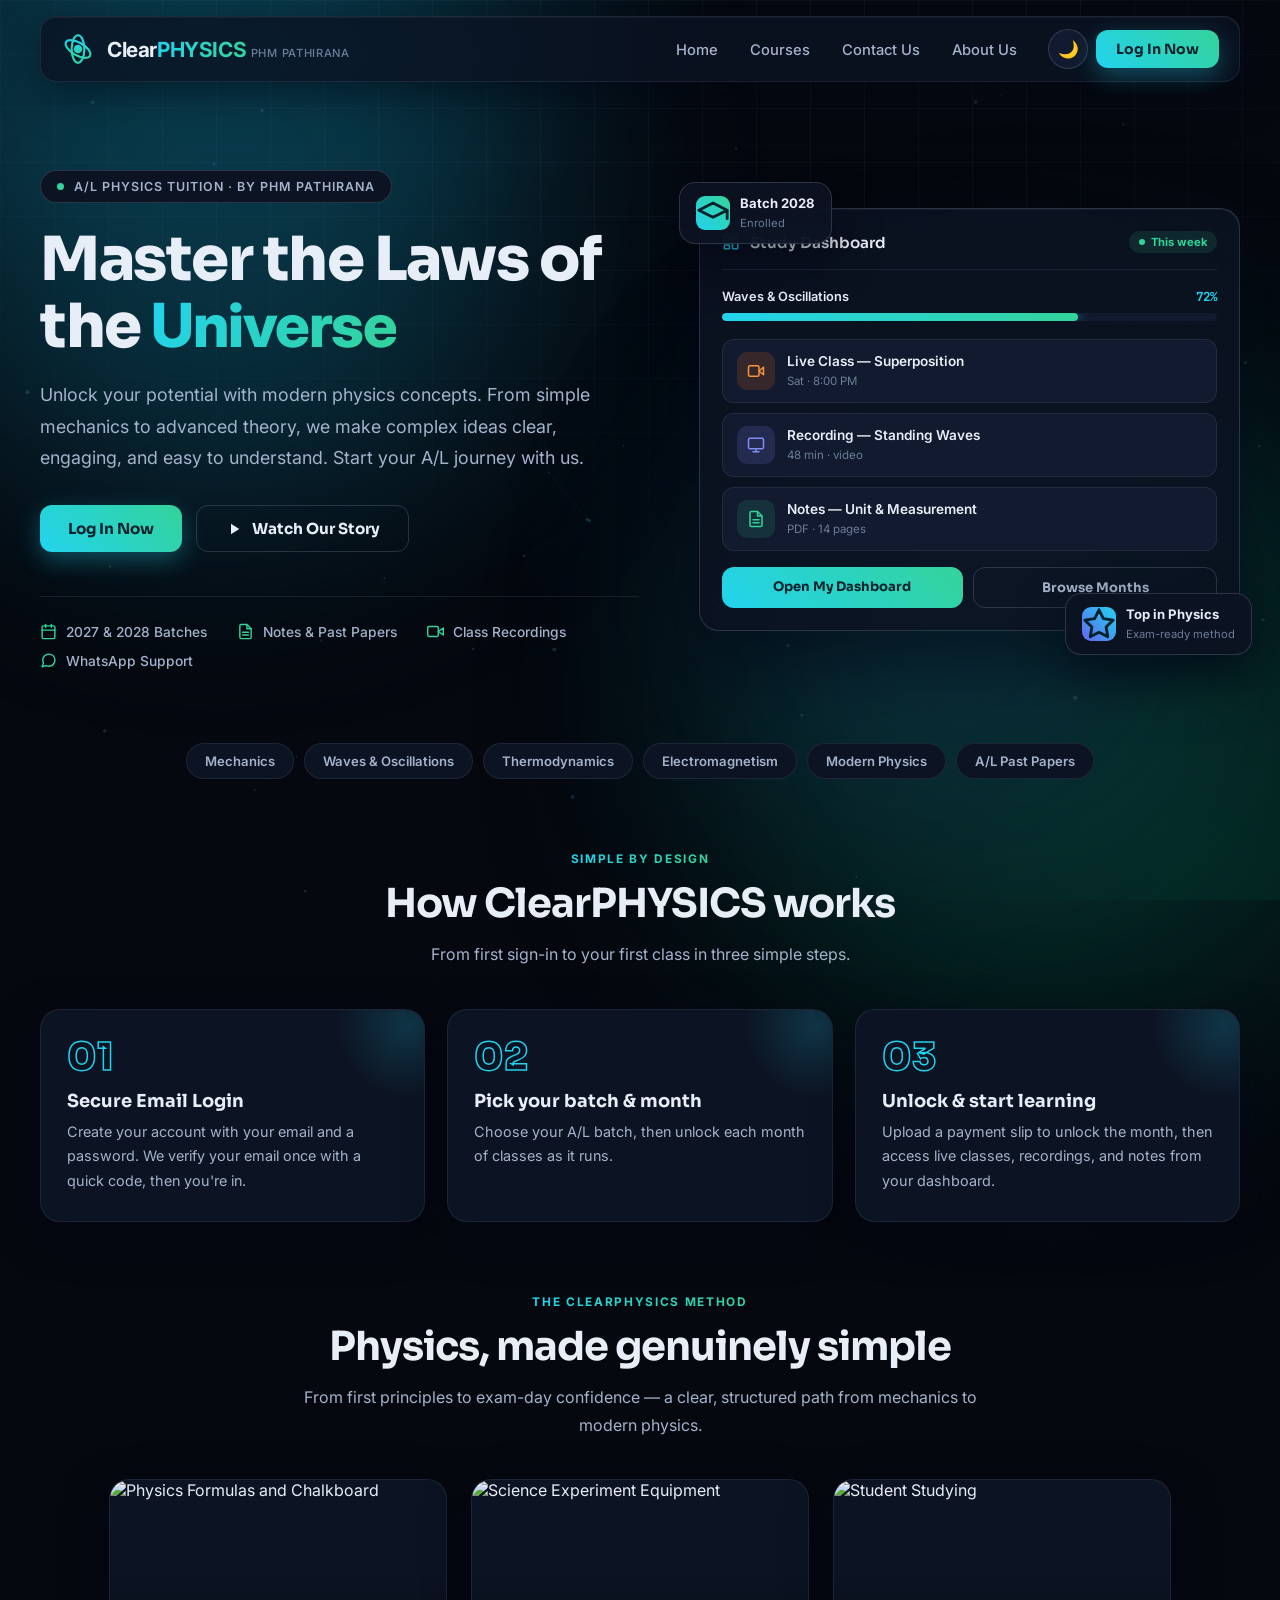
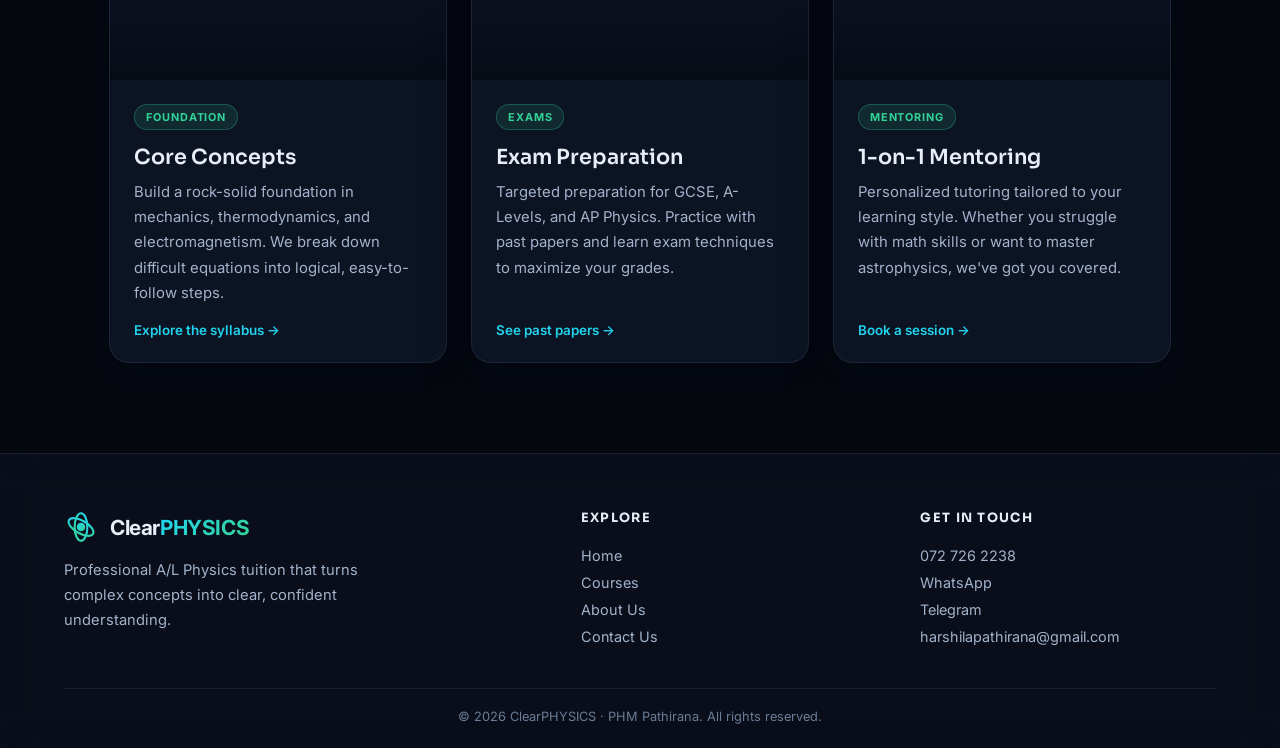
==== index.html @ 298e9306 "Add files via upload" ====
<!DOCTYPE html>
<html lang="en">
<head>
    <meta charset="UTF-8">
    <meta name="viewport" content="width=device-width, initial-scale=1.0">
    <meta name="description" content="ClearPHYSICS — professional A/L Physics tuition by PHM Pathirana. Notes, past papers, live classes and recordings for the 2027 & 2028 A/L batches.">
    <title>ClearPHYSICS | Master the Universe — A/L Physics Tuition</title>
    <link rel="icon" href="data:image/svg+xml,%3Csvg xmlns='http://www.w3.org/2000/svg' viewBox='0 0 32 32'%3E%3Cdefs%3E%3ClinearGradient id='g' x1='0' y1='0' x2='1' y2='1'%3E%3Cstop offset='0' stop-color='%2322d3ee'/%3E%3Cstop offset='1' stop-color='%2334d399'/%3E%3C/linearGradient%3E%3C/defs%3E%3Ccircle cx='16' cy='16' r='4' fill='url(%23g)'/%3E%3Cellipse cx='16' cy='16' rx='13' ry='6' fill='none' stroke='url(%23g)' stroke-width='2' transform='rotate(30 16 16)'/%3E%3Cellipse cx='16' cy='16' rx='13' ry='6' fill='none' stroke='url(%23g)' stroke-width='2' transform='rotate(90 16 16)'/%3E%3C/svg%3E">
    <link rel="preconnect" href="https://fonts.googleapis.com">
    <link rel="preconnect" href="https://fonts.gstatic.com" crossorigin>
    <link href="https://fonts.googleapis.com/css2?family=Inter:wght@300;400;500;600&family=Sora:wght@500;600;700;800&family=JetBrains+Mono:wght@400;500;600&display=swap" rel="stylesheet">
    <link rel="stylesheet" href="styles.css">
</head>
<body>

    <!-- Reading Progress Bar -->
    <div class="progress-bar-container">
        <div class="progress-bar-fill" id="progress-bar-fill"></div>
    </div>

    <!-- Ambient Background -->
    <div class="graphic-shape shape-1" aria-hidden="true"></div>
    <div class="graphic-shape shape-2" aria-hidden="true"></div>
    <div class="graphic-shape shape-3" aria-hidden="true"></div>
    <div class="bg-grid" aria-hidden="true"></div>
    <canvas id="bg-canvas" aria-hidden="true"></canvas>

    <!-- Navigation -->
    <nav id="site-nav">
        <div class="logo">
            <svg class="logo-mark" viewBox="0 0 32 32" aria-hidden="true">
                <defs>
                    <linearGradient id="logo-g" x1="0" y1="0" x2="1" y2="1">
                        <stop offset="0" stop-color="#22d3ee"/>
                        <stop offset="1" stop-color="#34d399"/>
                    </linearGradient>
                </defs>
                <circle cx="16" cy="16" r="4" fill="url(#logo-g)"/>
                <ellipse cx="16" cy="16" rx="13" ry="6" fill="none" stroke="url(#logo-g)" stroke-width="2" transform="rotate(30 16 16)"/>
                <ellipse cx="16" cy="16" rx="13" ry="6" fill="none" stroke="url(#logo-g)" stroke-width="2" transform="rotate(90 16 16)"/>
            </svg>
            <span>Clear<span>PHYSICS</span> <em class="logo-teacher">PHM Pathirana</em></span>
        </div>
        <button id="nav-toggle" class="nav-toggle" aria-label="Toggle menu" aria-expanded="false">
            <span></span><span></span><span></span>
        </button>
        <ul class="nav-links" id="nav-links">
            <li><a href="#" class="marketing-link" id="nav-home-link" data-nav-src="home">Home</a></li>
            <li><a href="#" class="marketing-link" id="nav-courses-link" data-nav-src="courses">Courses</a></li>
            <li><a href="#" id="nav-contact-link" data-nav-src="contact">Contact Us</a></li>
            <li><a href="#" class="marketing-link" id="nav-about-link" data-nav-src="about">About Us</a></li>
            <li><a href="#" id="nav-edit-details-link" style="display:none;">Edit My Details</a></li>
            <li><a href="#academics-section" id="nav-academics-link" style="display:none;">My Academics</a></li>
            <li><a href="#" id="nav-signout-link" style="display:none;">Sign Out</a></li>
            <li>
                <button id="theme-toggle" class="theme-toggle" title="Toggle Dark/Light Mode" aria-label="Toggle dark or light mode">🌙</button>
            </li>
            <li>
                <button type="button" class="btn nav-cta" id="nav-cta-btn">Log In Now</button>
            </li>
        </ul>
    </nav>

    <!-- Hero -->
    <section class="hero">
        <div class="hero-copy">
            <div class="hero-eyebrow">A/L Physics Tuition · by PHM Pathirana</div>
            <h1>Master the Laws of the <span class="grad">Universe</span></h1>
            <p>Unlock your potential with modern physics concepts. From simple mechanics to advanced theory, we make complex ideas clear, engaging, and easy to understand. Start your A/L journey with us.</p>
            <div class="hero-ctas">
                <button type="button" class="btn" id="book-session-btn">Log In Now</button>
                <button type="button" class="btn btn-ghost" data-open-about>
                    <svg viewBox="0 0 24 24" fill="currentColor" aria-hidden="true"><path d="M8 5v14l11-7z"/></svg>
                    Watch Our Story
                </button>
            </div>

            <div class="hero-trust marketing-content" data-reveal>
                <div class="trust-item">
                    <svg viewBox="0 0 24 24" fill="none" stroke="currentColor" stroke-width="2" stroke-linecap="round" stroke-linejoin="round"><rect x="3" y="4" width="18" height="18" rx="2"/><line x1="16" y1="2" x2="16" y2="6"/><line x1="8" y1="2" x2="8" y2="6"/><line x1="3" y1="10" x2="21" y2="10"/></svg>
                    <span>2027 &amp; 2028 Batches</span>
                </div>
                <div class="trust-item">
                    <svg viewBox="0 0 24 24" fill="none" stroke="currentColor" stroke-width="2" stroke-linecap="round" stroke-linejoin="round"><path d="M14 2H6a2 2 0 0 0-2 2v16a2 2 0 0 0 2 2h12a2 2 0 0 0 2-2V8z"/><polyline points="14 2 14 8 20 8"/><line x1="16" y1="13" x2="8" y2="13"/><line x1="16" y1="17" x2="8" y2="17"/></svg>
                    <span>Notes &amp; Past Papers</span>
                </div>
                <div class="trust-item">
                    <svg viewBox="0 0 24 24" fill="none" stroke="currentColor" stroke-width="2" stroke-linecap="round" stroke-linejoin="round"><polygon points="23 7 16 12 23 17 23 7"/><rect x="1" y="5" width="15" height="14" rx="2" ry="2"/></svg>
                    <span>Class Recordings</span>
                </div>
                <div class="trust-item">
                    <svg viewBox="0 0 24 24" fill="none" stroke="currentColor" stroke-width="2" stroke-linecap="round" stroke-linejoin="round"><path d="M21 11.5a8.38 8.38 0 0 1-.9 3.8 8.5 8.5 0 0 1-7.6 4.7 8.38 8.38 0 0 1-3.8-.9L3 21l1.9-5.7a8.38 8.38 0 0 1-.9-3.8 8.5 8.5 0 0 1 4.7-7.6 8.38 8.38 0 0 1 3.8-.9h.5a8.48 8.48 0 0 1 8 8v.5z"/></svg>
                    <span>WhatsApp Support</span>
                </div>
            </div>
        </div>

        <!-- Hero visual: dashboard mock preview -->
        <div class="hero-visual" aria-hidden="true">
            <div class="hv-float hv-f1">
                <span class="hv-float-ic">
                    <svg viewBox="0 0 24 24" fill="none" stroke="currentColor" stroke-width="2" stroke-linecap="round" stroke-linejoin="round"><path d="M22 10v6M2 10l10-5 10 5-10 5z"/></svg>
                </span>
                <div><b>Batch 2028</b><span>Enrolled</span></div>
            </div>
            <div class="hv-card">
                <div class="hv-head">
                    <div class="hv-head-l">
                        <svg class="hv-head-ic" width="18" height="18" viewBox="0 0 24 24" fill="none" stroke="currentColor" stroke-width="2" stroke-linecap="round" stroke-linejoin="round"><rect x="3" y="3" width="7" height="9" rx="1"/><rect x="14" y="3" width="7" height="5" rx="1"/><rect x="14" y="12" width="7" height="9" rx="1"/><rect x="3" y="16" width="7" height="5" rx="1"/></svg>
                        Study Dashboard
                    </div>
                    <span class="hv-live">This week</span>
                </div>
                <div class="hv-progress">
                    <div class="hv-progress-top"><b>Waves &amp; Oscillations</b><span>72%</span></div>
                    <div class="hv-track"><div class="hv-bar"></div></div>
                </div>
                <div class="hv-lessons">
                    <div class="hv-lesson is-live">
                        <span class="hv-ic">
                            <svg viewBox="0 0 24 24" fill="none" stroke="currentColor" stroke-width="2" stroke-linecap="round" stroke-linejoin="round"><rect x="2" y="5" width="14" height="14" rx="2"/><polygon points="22 7 16 12 22 17 22 7"/></svg>
                        </span>
                        <div><b>Live Class — Superposition</b><span class="hv-sub">Sat · 8:00 PM</span></div>
                    </div>
                    <div class="hv-lesson is-video">
                        <span class="hv-ic">
                            <svg viewBox="0 0 24 24" fill="none" stroke="currentColor" stroke-width="2" stroke-linecap="round" stroke-linejoin="round"><rect x="2" y="3" width="20" height="14" rx="2"/><line x1="8" y1="21" x2="16" y2="21"/><line x1="12" y1="17" x2="12" y2="21"/></svg>
                        </span>
                        <div><b>Recording — Standing Waves</b><span class="hv-sub">48 min · video</span></div>
                    </div>
                    <div class="hv-lesson is-doc">
                        <span class="hv-ic">
                            <svg viewBox="0 0 24 24" fill="none" stroke="currentColor" stroke-width="2" stroke-linecap="round" stroke-linejoin="round"><path d="M14 2H6a2 2 0 0 0-2 2v16a2 2 0 0 0 2 2h12a2 2 0 0 0 2-2V8z"/><polyline points="14 2 14 8 20 8"/><line x1="16" y1="13" x2="8" y2="13"/><line x1="16" y1="17" x2="8" y2="17"/></svg>
                        </span>
                        <div><b>Notes — Unit &amp; Measurement</b><span class="hv-sub">PDF · 14 pages</span></div>
                    </div>
                </div>
                <div class="hv-cta-row">
                    <span class="hv-btn hv-btn-primary">Open My Dashboard</span>
                    <span class="hv-btn hv-btn-ghost">Browse Months</span>
                </div>
            </div>
            <div class="hv-float hv-f2">
                <span class="hv-float-ic">
                    <svg viewBox="0 0 24 24" fill="none" stroke="currentColor" stroke-width="2" stroke-linecap="round" stroke-linejoin="round"><polygon points="12 2 15.09 8.26 22 9.27 17 14.14 18.18 21.02 12 17.77 5.82 21.02 7 14.14 2 9.27 8.91 8.26 12 2"/></svg>
                </span>
                <div><b>Top in Physics</b><span>Exam-ready method</span></div>
            </div>
        </div>
    </section>

    <!-- Topic tags -->
    <div class="topic-strip marketing-content" data-reveal>
        <div class="topic-tags">
            <span class="topic-tag">Mechanics</span>
            <span class="topic-tag">Waves &amp; Oscillations</span>
            <span class="topic-tag">Thermodynamics</span>
            <span class="topic-tag">Electromagnetism</span>
            <span class="topic-tag">Modern Physics</span>
            <span class="topic-tag">A/L Past Papers</span>
        </div>
    </div>

    <!-- How it works -->
    <section class="how-it-works marketing-content">
        <div class="section-head" data-reveal>
            <span class="eyebrow">Simple by Design</span>
            <h2>How ClearPHYSICS works</h2>
            <p>From first sign-in to your first class in three simple steps.</p>
        </div>
        <div class="steps-grid">
            <div class="step-card" data-reveal>
                <span class="step-num">01</span>
                <h3>Secure Email Login</h3>
                <p>Create your account with your email and a password. We verify your email once with a quick code, then you're in.</p>
            </div>
            <div class="step-card" data-reveal>
                <span class="step-num">02</span>
                <h3>Pick your batch &amp; month</h3>
                <p>Choose your A/L batch, then unlock each month of classes as it runs.</p>
            </div>
            <div class="step-card" data-reveal>
                <span class="step-num">03</span>
                <h3>Unlock &amp; start learning</h3>
                <p>Upload a payment slip to unlock the month, then access live classes, recordings, and notes from your dashboard.</p>
            </div>
        </div>
    </section>

    <!-- Course Mode: pick a batch to sign in for -->
    <section class="course-mode-section" id="course-mode-section" style="display:none;">
        <div class="academics-header">
            <h2>Choose Your A/L Batch</h2>
            <p>Select your batch to log in and access papers, notes, and recordings.</p>
        </div>
        <div class="course-tiles-grid" id="course-tiles-grid">
            <div class="course-select-tile" data-batch="2027">
                <div class="tile-icon" aria-hidden="true">
                    <svg viewBox="0 0 24 24" fill="none" stroke="currentColor" stroke-width="2" stroke-linecap="round" stroke-linejoin="round"><path d="M4 19.5A2.5 2.5 0 0 1 6.5 17H20"/><path d="M6.5 2H20v20H6.5A2.5 2.5 0 0 1 4 19.5v-15A2.5 2.5 0 0 1 6.5 2z"/></svg>
                </div>
                <h3>2027 Papers</h3>
                <p>For students sitting the 2027 A/L examination.</p>
                <span class="tile-cta">Sign in to access →</span>
            </div>
            <div class="course-select-tile" data-batch="2028">
                <div class="tile-icon" aria-hidden="true">
                    <svg viewBox="0 0 24 24" fill="none" stroke="currentColor" stroke-width="2" stroke-linecap="round" stroke-linejoin="round"><path d="M4 19.5A2.5 2.5 0 0 1 6.5 17H20"/><path d="M6.5 2H20v20H6.5A2.5 2.5 0 0 1 4 19.5v-15A2.5 2.5 0 0 1 6.5 2z"/></svg>
                </div>
                <h3>2028 Papers</h3>
                <p>For students sitting the 2028 A/L examination.</p>
                <span class="tile-cta">Sign in to access →</span>
            </div>
        </div>
    </section>

    <!-- Login / Booking Modal -->
    <div class="modal-overlay" id="booking-modal">
        <div class="modal-box">
            <button class="modal-close" id="modal-close-btn" title="Close">&times;</button>

            <div id="modal-pre-login">
                <div class="modal-icon" aria-hidden="true">
                    <svg viewBox="0 0 24 24" fill="none" stroke="currentColor" stroke-width="2" stroke-linecap="round" stroke-linejoin="round"><rect x="3" y="11" width="18" height="11" rx="2"/><path d="M7 11V7a5 5 0 0 1 10 0v4"/></svg>
                </div>
                <h2 id="auth-title">Student Login</h2>
                <p id="auth-sub">Log in with your email and password, or create a new account.</p>

                <div id="auth-main">
                    <div class="auth-tabs"><button type="button" id="auth-tab-login" class="active">Log in</button><button type="button" id="auth-tab-register">Create account</button></div>
                    <form id="auth-form" class="reg-form" novalidate>
                        <label for="auth-email">Email</label>
                        <input type="email" id="auth-email" autocomplete="email" required>
                        <label for="auth-password">Password</label>
                        <input type="password" id="auth-password" autocomplete="current-password" minlength="8" required>
                        <div id="auth-confirm-wrap" style="display:none; flex-direction:column;">
                            <label for="auth-password2">Confirm password</label>
                            <input type="password" id="auth-password2" autocomplete="new-password">
                        </div>
                        <button type="submit" class="btn" id="auth-submit-btn" style="width:100%; margin-top:10px;">Log in</button>
                        <a href="#" class="auth-link" id="auth-forgot-link">Forgot password?</a>
                    </form>
                </div>

                <div id="auth-code" style="display:none;">
                    <form id="auth-code-form" class="reg-form" novalidate>
                        <label for="auth-code-input">6-digit code</label>
                        <input type="text" id="auth-code-input" class="auth-code-input" inputmode="numeric" maxlength="6" autocomplete="one-time-code">
                        <div id="auth-newpw-wrap" style="display:none; flex-direction:column;">
                            <label for="auth-newpw">New password</label>
                            <input type="password" id="auth-newpw" autocomplete="new-password" minlength="8">
                        </div>
                        <button type="submit" class="btn" id="auth-code-btn" style="width:100%; margin-top:10px;">Verify</button>
                        <div class="auth-row"><a href="#" class="auth-link" id="auth-resend-link">Resend code</a><a href="#" class="auth-link" id="auth-back-link">Back</a></div>
                    </form>
                </div>

                <div class="modal-status" id="modal-status"></div>
            </div>


            <div id="modal-post-login" style="display:none;">
                <h2 id="modal-post-login-title">Complete Your Profile</h2>
                <div class="modal-user" id="modal-user">
                    <img id="modal-user-avatar" src="" alt="" style="display:none">
                    <div>
                        <div class="name" id="modal-user-name"></div>
                        <div class="email" id="modal-user-email"></div>
                    </div>
                </div>
                <p>Just a few details so we can set up your batch access.</p>

                <form id="registration-form" class="reg-form">
                    <label for="reg-fullname">Full Name</label>
                    <input type="text" id="reg-fullname" required placeholder="As per school records">

                    <label for="reg-whatsapp">WhatsApp Number</label>
                    <input type="tel" id="reg-whatsapp" required placeholder="0771234567 or +94771234567" inputmode="tel" maxlength="12">

                    <label for="reg-contact">Contact Number (if different)</label>
                    <input type="tel" id="reg-contact" placeholder="Optional" inputmode="tel" maxlength="12">

                    <label for="reg-parent-name">Parent / Guardian Name</label>
                    <input type="text" id="reg-parent-name" required>

                    <label for="reg-parent-contact">Parent / Guardian Contact Number</label>
                    <input type="tel" id="reg-parent-contact" required placeholder="0771234567 or +94771234567" inputmode="tel" maxlength="12">

                    <label for="reg-school">School</label>
                    <input type="text" id="reg-school" required>

                    <label for="reg-stream">A/L Stream</label>
                    <select id="reg-stream" required>
                        <option value="" disabled selected>Select your stream</option>
                        <option value="Physical Science (Maths)">Physical Science (Combined Maths)</option>
                        <option value="Biological Science">Biological Science</option>
                        <option value="Engineering Technology">Engineering Technology</option>
                        <option value="Other">Other</option>
                    </select>

                    <label for="reg-batch">A/L Batch</label>
                    <select id="reg-batch" required>
                        <option value="" disabled selected>Select your batch</option>
                        <option value="2027">2027 A/L Batch</option>
                        <option value="2028">2028 A/L Batch</option>
                    </select>

                    <button type="submit" class="btn" id="reg-submit-btn" style="width:100%; margin-top:10px;">Save &amp; Unlock My Batch</button>
                    <button type="button" class="btn btn-danger" id="reg-clear-all-btn" style="width:100%; margin-top:10px; display:none;">Clear All My Data</button>
                    <div class="modal-status" id="reg-status"></div>
                </form>
            </div>

            <div id="modal-done" style="display:none;">
                <div class="modal-icon success" aria-hidden="true">
                    <svg viewBox="0 0 24 24" fill="none" stroke="currentColor" stroke-width="2.5" stroke-linecap="round" stroke-linejoin="round"><polyline points="20 6 9 17 4 12"/></svg>
                </div>
                <h2>You're All Set</h2>
                <p id="modal-done-text">Your profile is saved. Head to your batch dashboard to access notes and recordings.</p>
                <a href="#academics-section" class="btn" id="proceed-academics-btn" style="width:100%; text-align:center;">Go to My Academics</a>
            </div>
        </div>
    </div>

    <!-- About Us Modal (video) -->
    <div class="modal-overlay" id="about-modal">
        <div class="modal-box modal-box-video">
            <button class="modal-close" id="about-modal-close-btn" title="Close">&times;</button>
            <h2>About Us</h2>
            <div class="video-embed-wrap">
                <iframe id="about-video-iframe" src="" allow="autoplay; fullscreen" allowfullscreen title="About ClearPHYSICS"></iframe>
            </div>
        </div>
    </div>

    <!-- Student LMS Dashboard (hidden until registered) -->
    <section class="academics-section" id="academics-section" style="display:none;">

        <div class="lms-shell">

            <!-- Sidebar -->
            <aside class="lms-sidebar">
                <div class="lms-profile">
                    <img id="sidebar-avatar" src="" alt="" style="display:none">
                    <div class="lms-profile-meta">
                        <div class="lms-profile-name" id="sidebar-name">Student</div>
                        <div class="lms-profile-batch" id="sidebar-batch">—</div>
                    </div>
                </div>
                <nav class="lms-nav" aria-label="Student dashboard">
                    <a href="#" class="lms-nav-item active" data-lms-nav="dashboard">
                        <svg viewBox="0 0 24 24" fill="none" stroke="currentColor" stroke-width="2" stroke-linecap="round" stroke-linejoin="round"><rect x="3" y="3" width="7" height="9" rx="1"/><rect x="14" y="3" width="7" height="5" rx="1"/><rect x="14" y="12" width="7" height="9" rx="1"/><rect x="3" y="16" width="7" height="5" rx="1"/></svg>
                        Dashboard
                    </a>
                    <a href="#" class="lms-nav-item" data-lms-nav="months">
                        <svg viewBox="0 0 24 24" fill="none" stroke="currentColor" stroke-width="2" stroke-linecap="round" stroke-linejoin="round"><rect x="3" y="4" width="18" height="18" rx="2"/><line x1="16" y1="2" x2="16" y2="6"/><line x1="8" y1="2" x2="8" y2="6"/><line x1="3" y1="10" x2="21" y2="10"/></svg>
                        My Months
                    </a>
                    <a href="#" class="lms-nav-item" data-lms-nav="edit">
                        <svg viewBox="0 0 24 24" fill="none" stroke="currentColor" stroke-width="2" stroke-linecap="round" stroke-linejoin="round"><path d="M17 3a2.83 2.83 0 1 1 4 4L7.5 20.5 2 22l1.5-5.5z"/></svg>
                        Edit Details
                    </a>
                    <a href="#" class="lms-nav-item" data-lms-nav="contact">
                        <svg viewBox="0 0 24 24" fill="none" stroke="currentColor" stroke-width="2" stroke-linecap="round" stroke-linejoin="round"><path d="M21 15a2 2 0 0 1-2 2H7l-4 4V5a2 2 0 0 1 2-2h14a2 2 0 0 1 2 2z"/></svg>
                        Contact
                    </a>
                    <a href="#" class="lms-nav-item danger" data-lms-nav="signout">
                        <svg viewBox="0 0 24 24" fill="none" stroke="currentColor" stroke-width="2" stroke-linecap="round" stroke-linejoin="round"><path d="M9 21H5a2 2 0 0 1-2-2V5a2 2 0 0 1 2-2h4"/><polyline points="16 17 21 12 16 7"/><line x1="21" y1="12" x2="9" y2="12"/></svg>
                        Sign Out
                    </a>
                </nav>
                <div class="lms-sidebar-foot">ClearPHYSICS LMS</div>
            </aside>

            <!-- Main content -->
            <div class="lms-main">

                <!-- Dashboard overview -->
                <div class="lms-dashboard" id="lms-dashboard">
                    <div class="lms-welcome">
                        <div>
                            <span class="eyebrow">Student Dashboard</span>
                            <h2 id="lms-welcome-title">Welcome back</h2>
                            <p id="lms-welcome-sub">Here's what's happening in your batch.</p>
                            <div class="student-status" id="student-status" style="display:none;"></div>
                        </div>
                        <button type="button" class="btn btn-ghost" data-lms-nav="months">
                            Browse Months
                            <svg viewBox="0 0 24 24" fill="none" stroke="currentColor" stroke-width="2" stroke-linecap="round" stroke-linejoin="round" style="width:16px;height:16px;"><polyline points="9 18 15 12 9 6"/></svg>
                        </button>
                    </div>

                    <div class="lms-stats">
                        <div class="lms-stat-card">
                            <span class="lms-stat-value" id="stat-months">—</span>
                            <span class="lms-stat-label">Months in Batch</span>
                        </div>
                        <div class="lms-stat-card">
                            <span class="lms-stat-value" id="stat-batch">—</span>
                            <span class="lms-stat-label">Your Batch</span>
                        </div>
                        <div class="lms-stat-card">
                            <span class="lms-stat-value" id="stat-stream">—</span>
                            <span class="lms-stat-label">A/L Stream</span>
                        </div>
                    </div>

                    <div class="lms-quick">
                        <a href="#" class="lms-quick-card" data-lms-nav="months">
                            <svg viewBox="0 0 24 24" fill="none" stroke="currentColor" stroke-width="2" stroke-linecap="round" stroke-linejoin="round"><rect x="3" y="4" width="18" height="18" rx="2"/><line x1="16" y1="2" x2="16" y2="6"/><line x1="8" y1="2" x2="8" y2="6"/><line x1="3" y1="10" x2="21" y2="10"/></svg>
                            <div><div class="lms-quick-title">Browse Months</div><div class="lms-quick-sub">See monthly content &amp; prices</div></div>
                        </a>
                        <a href="#" class="lms-quick-card" data-lms-nav="edit">
                            <svg viewBox="0 0 24 24" fill="none" stroke="currentColor" stroke-width="2" stroke-linecap="round" stroke-linejoin="round"><path d="M20 21v-2a4 4 0 0 0-4-4H8a4 4 0 0 0-4 4v2"/><circle cx="12" cy="7" r="4"/></svg>
                            <div><div class="lms-quick-title">Update Profile</div><div class="lms-quick-sub">Keep your details up to date</div></div>
                        </a>
                        <a href="#" class="lms-quick-card" data-lms-nav="contact">
                            <svg viewBox="0 0 24 24" fill="none" stroke="currentColor" stroke-width="2" stroke-linecap="round" stroke-linejoin="round"><path d="M22 16.92v3a2 2 0 0 1-2.18 2 19.79 19.79 0 0 1-8.63-3.07 19.5 19.5 0 0 1-6-6 19.79 19.79 0 0 1-3.07-8.67A2 2 0 0 1 4.11 2h3a2 2 0 0 1 2 1.72c.127.96.362 1.903.7 2.81a2 2 0 0 1-.45 2.11L8.09 9.91a16 16 0 0 0 6 6l1.27-1.27a2 2 0 0 1 2.11-.45c.907.338 1.85.573 2.81.7A2 2 0 0 1 22 16.92z"/></svg>
                            <div><div class="lms-quick-title">Get Support</div><div class="lms-quick-sub">Call, WhatsApp, Telegram or email</div></div>
                        </a>
                    </div>
                </div>

                <!-- Months view -->
                <div class="lms-months-view" id="lms-months-view" style="display:none;">
                    <div class="academics-header">
                        <h2 id="academics-batch-title">My Batch</h2>
                        <p>Notes and class recordings for your A/L batch, added as classes progress.</p>
                    </div>
                    <div class="academics-grid" id="months-grid"></div>
                </div>

                <!-- Content view for a selected month -->
                <div id="month-content-view" style="display:none;">
                    <button type="button" class="back-link" id="back-to-months-btn">&larr; Back to months</button>
                    <h3 id="month-content-title" class="month-content-title"></h3>

                    <!-- Locked state: payment slip upload -->
                    <div id="month-locked-panel" style="display:none;">
                        <div class="locked-card">
                            <div class="locked-icon" aria-hidden="true">
                                <svg viewBox="0 0 24 24" fill="none" stroke="currentColor" stroke-width="2" stroke-linecap="round" stroke-linejoin="round"><rect x="3" y="11" width="18" height="11" rx="2"/><path d="M7 11V7a5 5 0 0 1 10 0v4"/></svg>
                            </div>
                            <p id="locked-status-text">This month isn't unlocked yet. Upload your payment slip below and your teacher will review it — once accepted, you'll have permanent access.</p>
                            <form id="slip-upload-form" class="slip-form">
                                <label for="slip-file-input">Payment Slip (image or PDF)</label>
                                <input type="file" id="slip-file-input" accept="image/*,.pdf" required>
                                <button type="submit" class="btn" id="slip-submit-btn" style="width:100%; margin-top:14px;">Upload Payment Slip</button>
                                <div class="modal-status" id="slip-status"></div>
                            </form>
                        </div>
                    </div>

                    <!-- Unlocked state: content cards -->
                    <div id="month-content-panels" style="display:none;">
                        <div class="academics-subhead"><h3>Live Classes</h3></div>
                        <div class="academics-grid content-grid" id="live-grid"></div>

                        <div class="academics-subhead"><h3>Class Recordings</h3></div>
                        <div class="academics-grid content-grid" id="recordings-grid"></div>

                        <div class="academics-subhead"><h3>Notes &amp; PDFs</h3></div>
                        <div class="academics-grid content-grid" id="notes-grid"></div>
                    </div>
                </div>

            </div>
        </div>
    </section>

    <!-- Clear All Confirmation Modal -->
    <div class="modal-overlay" id="confirm-clear-modal">
        <div class="modal-box modal-box-small">
            <h2>Clear All Your Data?</h2>
            <p>This permanently deletes your registration details from this site and from the class records sheet. You'll need to sign in and register again from scratch to get batch access.</p>
            <div class="confirm-actions">
                <button type="button" class="btn btn-secondary" id="confirm-clear-cancel-btn">Cancel</button>
                <button type="button" class="btn btn-danger" id="confirm-clear-yes-btn">Yes, Clear Everything</button>
            </div>
            <div class="modal-status" id="confirm-clear-status"></div>
        </div>
    </div>

    <!-- Contact Mode -->
    <section class="academics-section" id="contact-section" style="display:none;">
        <div class="academics-header">
            <h2>Get in Touch</h2>
            <p>Reach out directly — pick whichever way works best for you.</p>
        </div>
        <div class="contact-grid">
            <a class="contact-card" href="tel:+94727262238">
                <div class="contact-icon-badge">
                    <svg viewBox="0 0 24 24" fill="none" stroke="currentColor" stroke-width="2" stroke-linecap="round" stroke-linejoin="round">
                        <path d="M22 16.92v3a2 2 0 0 1-2.18 2 19.79 19.79 0 0 1-8.63-3.07 19.5 19.5 0 0 1-6-6 19.79 19.79 0 0 1-3.07-8.67A2 2 0 0 1 4.11 2h3a2 2 0 0 1 2 1.72c.127.96.362 1.903.7 2.81a2 2 0 0 1-.45 2.11L8.09 9.91a16 16 0 0 0 6 6l1.27-1.27a2 2 0 0 1 2.11-.45c.907.338 1.85.573 2.81.7A2 2 0 0 1 22 16.92z"/>
                    </svg>
                </div>
                <div class="contact-title">Call</div>
                <div class="contact-value">072 726 2238</div>
                <span class="contact-action">Tap to Call</span>
            </a>

            <a class="contact-card contact-whatsapp" href="https://wa.me/94727262238" target="_blank" rel="noopener">
                <div class="contact-icon-badge">
                    <svg viewBox="0 0 24 24" fill="none" stroke="currentColor" stroke-width="2" stroke-linecap="round" stroke-linejoin="round">
                        <path d="M21 11.5a8.38 8.38 0 0 1-.9 3.8 8.5 8.5 0 0 1-7.6 4.7 8.38 8.38 0 0 1-3.8-.9L3 21l1.9-5.7a8.38 8.38 0 0 1-.9-3.8 8.5 8.5 0 0 1 4.7-7.6 8.38 8.38 0 0 1 3.8-.9h.5a8.48 8.48 0 0 1 8 8v.5z"/>
                    </svg>
                </div>
                <div class="contact-title">WhatsApp</div>
                <div class="contact-value">072 726 2238</div>
                <span class="contact-action">Chat on WhatsApp</span>
            </a>

            <a class="contact-card contact-telegram" href="https://t.me/harshilamalith" target="_blank" rel="noopener">
                <div class="contact-icon-badge">
                    <svg viewBox="0 0 24 24" fill="none" stroke="currentColor" stroke-width="2" stroke-linecap="round" stroke-linejoin="round">
                        <line x1="22" y1="2" x2="11" y2="13"/>
                        <polygon points="22 2 15 22 11 13 2 9 22 2"/>
                    </svg>
                </div>
                <div class="contact-title">Telegram</div>
                <div class="contact-value">Harshila Malith</div>
                <span class="contact-action">Message on Telegram</span>
            </a>

            <a class="contact-card" href="mailto:harshilapathirana@gmail.com">
                <div class="contact-icon-badge">
                    <svg viewBox="0 0 24 24" fill="none" stroke="currentColor" stroke-width="2" stroke-linecap="round" stroke-linejoin="round">
                        <rect x="2" y="4" width="20" height="16" rx="2"/>
                        <path d="M22 6l-10 7L2 6"/>
                    </svg>
                </div>
                <div class="contact-title">Email</div>
                <div class="contact-value">harshilapathirana@gmail.com</div>
                <span class="contact-action">Send an Email</span>
            </a>
        </div>
    </section>

    <!-- Courses Mode: choose a batch to sign in for -->
    <section class="academics-section" id="courses-section" style="display:none;">
        <div class="academics-header">
            <h2>Choose Your Batch</h2>
            <p>Select your A/L batch to sign in and access papers, notes, and recordings.</p>
        </div>
        <div class="tiles-container courses-tiles" id="courses-tiles-grid">
            <div class="glass-tile course-tile" data-batch="2027">
                <div class="tile-content">
                    <div class="tile-tag">A/L Batch</div>
                    <h3>2027 Papers</h3>
                    <p>Sign in to access notes, past papers, and class recordings for the 2027 A/L batch.</p>
                    <span class="tile-link">Sign in to access →</span>
                </div>
            </div>
            <div class="glass-tile course-tile" data-batch="2028">
                <div class="tile-content">
                    <div class="tile-tag">A/L Batch</div>
                    <h3>2028 Papers</h3>
                    <p>Sign in to access notes, past papers, and class recordings for the 2028 A/L batch.</p>
                    <span class="tile-link">Sign in to access →</span>
                </div>
            </div>
        </div>
    </section>

    <!-- Marketing tiles -->
    <div class="marketing-content">
        <div class="section-head" data-reveal>
            <span class="eyebrow">The ClearPHYSICS Method</span>
            <h2>Physics, made genuinely simple</h2>
            <p>From first principles to exam-day confidence — a clear, structured path from mechanics to modern physics.</p>
        </div>

        <section class="tiles-container">
            <div class="glass-tile" data-reveal>
                <div class="tile-image">
                    <img src="https://images.unsplash.com/photo-1635070041078-e363dbe005cb?q=80&w=600&auto=format&fit=crop" alt="Physics Formulas and Chalkboard" loading="lazy">
                </div>
                <div class="tile-content">
                    <div class="tile-tag">Foundation</div>
                    <h3>Core Concepts</h3>
                    <p>Build a rock-solid foundation in mechanics, thermodynamics, and electromagnetism. We break down difficult equations into logical, easy-to-follow steps.</p>
                    <span class="tile-link">Explore the syllabus →</span>
                </div>
            </div>

            <div class="glass-tile" data-reveal>
                <div class="tile-image">
                    <img src="https://images.unsplash.com/photo-1532094349884-543bc11b234d?q=80&w=600&auto=format&fit=crop" alt="Science Experiment Equipment" loading="lazy">
                </div>
                <div class="tile-content">
                    <div class="tile-tag">Exams</div>
                    <h3>Exam Preparation</h3>
                    <p>Targeted preparation for GCSE, A-Levels, and AP Physics. Practice with past papers and learn exam techniques to maximize your grades.</p>
                    <span class="tile-link">See past papers →</span>
                </div>
            </div>

            <div class="glass-tile" data-reveal>
                <div class="tile-image">
                    <img src="https://images.unsplash.com/photo-1546410531-bb4caa6b424d?q=80&w=600&auto=format&fit=crop" alt="Student Studying" loading="lazy">
                </div>
                <div class="tile-content">
                    <div class="tile-tag">Mentoring</div>
                    <h3>1-on-1 Mentoring</h3>
                    <p>Personalized tutoring tailored to your learning style. Whether you struggle with math skills or want to master astrophysics, we've got you covered.</p>
                    <span class="tile-link">Book a session →</span>
                </div>
            </div>
        </section>
    </div>

    <!-- Footer -->
    <footer class="site-footer">
        <div class="footer-grid">
            <div class="footer-brand" data-reveal>
                <div class="logo">
                    <svg class="logo-mark" viewBox="0 0 32 32" aria-hidden="true">
                        <circle cx="16" cy="16" r="4" fill="url(#logo-g)"/>
                        <ellipse cx="16" cy="16" rx="13" ry="6" fill="none" stroke="url(#logo-g)" stroke-width="2" transform="rotate(30 16 16)"/>
                        <ellipse cx="16" cy="16" rx="13" ry="6" fill="none" stroke="url(#logo-g)" stroke-width="2" transform="rotate(90 16 16)"/>
                    </svg>
                    <span>Clear<span>PHYSICS</span></span>
                </div>
                <p>Professional A/L Physics tuition that turns complex concepts into clear, confident understanding.</p>
            </div>

            <div class="footer-col" data-reveal>
                <h4>Explore</h4>
                <a href="#" data-nav="home">Home</a>
                <a href="#" data-nav="courses">Courses</a>
                <a href="#" data-nav="about">About Us</a>
                <a href="#" data-nav="contact">Contact Us</a>
            </div>

            <div class="footer-col" data-reveal>
                <h4>Get in Touch</h4>
                <a href="tel:+94727262238">072 726 2238</a>
                <a href="https://wa.me/94727262238" target="_blank" rel="noopener">WhatsApp</a>
                <a href="https://t.me/harshilamalith" target="_blank" rel="noopener">Telegram</a>
                <a href="mailto:harshilapathirana@gmail.com">harshilapathirana@gmail.com</a>
            </div>
        </div>
        <div class="footer-bottom">
            <p>© <span id="year">2026</span> ClearPHYSICS · PHM Pathirana. All rights reserved.</p>
        </div>
    </footer>

    <script src="auth.js"></script>
    <script src="script.js"></script>
    <script src="modal-auth.js"></script>
</body>
</html>
---- styles.css ----
/* =========================================================
   ClearPHYSICS — Professional LMS Design System
   "Midnight Observatory" dark theme (default) + clean light theme
   ========================================================= */

/* ---------------------------------------------------------
   1. DESIGN TOKENS
   --------------------------------------------------------- */
:root {
    /* Surfaces (layered elevation) */
    --bg: #05080f;
    --surface-1: #0c1322;
    --surface-2: #111a2e;
    --surface-3: #182338;
    --surface-hover: #1a2740;

    /* Text hierarchy */
    --text-1: #e8eef7;
    --text-2: #a3b3cc;
    --text-3: #6b7d99;

    /* Brand accents — physics "quantum ocean" */
    --accent: #22d3ee;          /* cyan   */
    --accent-2: #34d399;        /* emerald */
    --accent-soft: rgba(34, 211, 238, 0.12);
    --accent-2-soft: rgba(52, 211, 153, 0.12);

    /* Semantic */
    --success: #34d399;
    --warning: #fbbf24;
    --danger: #fb7185;
    --info: #60a5fa;

    /* Borders */
    --border: rgba(148, 163, 184, 0.13);
    --border-strong: rgba(148, 163, 184, 0.24);

    /* Overlays */
    --scrim: rgba(3, 6, 12, 0.72);
    --shadow-color: rgba(2, 8, 20, 0.55);

    /* Gradients */
    --grad-primary: linear-gradient(45deg, var(--accent), var(--accent-2));
    --grad-text: linear-gradient(120deg, var(--accent) 0%, var(--accent-2) 100%);

    /* Typography */
    --font-display: 'Sora', 'Inter', sans-serif;
    --font-body: 'Inter', sans-serif;
    --font-mono: 'JetBrains Mono', 'SF Mono', Consolas, monospace;

    /* Motion */
    --ease: cubic-bezier(0.22, 1, 0.36, 1);
    --dur: 0.28s;

    /* Radii */
    --r-sm: 8px;
    --r-md: 12px;
    --r-lg: 16px;
    --r-xl: 20px;
    --r-pill: 100px;

    /* Ambient blobs */
    --shape-1: #0e7490;
    --shape-2: #065f46;
    --shape-3: #1e3a8a;
    --grid-line: rgba(148, 180, 232, 0.05);
    --particle-color: rgba(125, 211, 252, 0.45);
}

body[data-theme="light"] {
    --bg: #f2f6fb;
    --surface-1: #ffffff;
    --surface-2: #f6f9fd;
    --surface-3: #edf2f9;
    --surface-hover: #e6f0fa;

    --text-1: #0f2438;
    --text-2: #4a5c76;
    --text-3: #8a99b0;

    --accent: #0891b2;
    --accent-2: #059669;
    --accent-soft: rgba(8, 145, 178, 0.1);
    --accent-2-soft: rgba(5, 150, 105, 0.1);

    --success: #059669;
    --warning: #b45309;
    --danger: #dc2626;
    --info: #2563eb;

    --border: rgba(15, 36, 56, 0.1);
    --border-strong: rgba(15, 36, 56, 0.18);

    --scrim: rgba(15, 28, 46, 0.45);
    --shadow-color: rgba(15, 36, 56, 0.14);

    --shape-1: #67d5f5;
    --shape-2: #6ee7b7;
    --shape-3: #a5b4fc;
    --grid-line: rgba(15, 36, 56, 0.05);
    --particle-color: rgba(8, 145, 178, 0.28);
}

/* ---------------------------------------------------------
   2. BASE
   --------------------------------------------------------- */
* { margin: 0; padding: 0; box-sizing: border-box; font-family: var(--font-body); }

html { scroll-behavior: smooth; }

body {
    background: var(--bg);
    background-image:
        radial-gradient(1100px 700px at 12% -10%, rgba(14, 116, 144, 0.28), transparent 55%),
        radial-gradient(900px 640px at 108% 108%, rgba(6, 95, 70, 0.24), transparent 52%);
    background-attachment: fixed;
    color: var(--text-1);
    min-height: 100vh;
    min-height: 100dvh;
    display: flex;
    flex-direction: column;
    align-items: center;
    overflow-x: hidden;
    transition: background 0.4s ease, color 0.4s ease;
    -webkit-font-smoothing: antialiased;
    text-rendering: optimizeLegibility;
}

::selection { background: var(--accent); color: #04222e; }

:focus-visible {
    outline: 2px solid var(--accent);
    outline-offset: 2px;
    border-radius: 4px;
}

::-webkit-scrollbar { width: 10px; height: 10px; }
::-webkit-scrollbar-track { background: var(--bg); }
::-webkit-scrollbar-thumb {
    background: linear-gradient(180deg, var(--accent), var(--accent-2));
    border-radius: 8px;
    border: 2px solid var(--bg);
}

/* ---------------------------------------------------------
   3. AMBIENT BACKGROUND
   --------------------------------------------------------- */
.bg-grid {
    position: fixed; inset: 0; z-index: -3; pointer-events: none;
    background-image:
        linear-gradient(var(--grid-line) 1px, transparent 1px),
        linear-gradient(90deg, var(--grid-line) 1px, transparent 1px);
    background-size: 54px 54px;
    -webkit-mask-image: radial-gradient(ellipse 92% 68% at 50% 0%, #000 35%, transparent 100%);
    mask-image: radial-gradient(ellipse 92% 68% at 50% 0%, #000 35%, transparent 100%);
}

#bg-canvas {
    position: fixed; inset: 0; z-index: -1; pointer-events: none; opacity: 0.55;
}

.graphic-shape {
    position: fixed; border-radius: 50%; filter: blur(120px);
    z-index: -4; opacity: 0.4; pointer-events: none; transition: background 0.4s ease;
}
.shape-1 { top: -140px; left: -90px; width: 620px; height: 620px; background: var(--shape-1); animation: aurora-1 26s ease-in-out infinite; }
.shape-2 { bottom: -160px; right: -110px; width: 680px; height: 680px; background: var(--shape-2); animation: aurora-2 32s ease-in-out infinite; }
.shape-3 { top: 42%; left: 56%; width: 460px; height: 460px; background: var(--shape-3); opacity: 0.22; animation: aurora-3 22s ease-in-out infinite; }

@keyframes aurora-1 {
    0%, 100% { transform: translate(0, 0) scale(1); }
    33%      { transform: translate(70px, -50px) scale(1.12); }
    66%      { transform: translate(-45px, 35px) scale(0.94); }
}
@keyframes aurora-2 {
    0%, 100% { transform: translate(0, 0) scale(1); }
    33%      { transform: translate(-80px, 60px) scale(1.08); }
    66%      { transform: translate(55px, -35px) scale(0.92); }
}
@keyframes aurora-3 {
    0%, 100% { transform: translate(0, 0) scale(1); opacity: 0.22; }
    50%      { transform: translate(-55px, 45px) scale(1.18); opacity: 0.32; }
}

/* ---------------------------------------------------------
   4. READING PROGRESS
   --------------------------------------------------------- */
.progress-bar-container { position: fixed; top: 0; left: 0; width: 100%; height: 3px; z-index: 2000; }
.progress-bar-fill {
    height: 100%; width: 0%; background: var(--grad-primary);
    box-shadow: 0 0 14px var(--accent); transition: width 0.12s ease-out;
}

/* ---------------------------------------------------------
   5. BUTTONS
   --------------------------------------------------------- */
.btn {
    display: inline-flex; align-items: center; justify-content: center; gap: 9px;
    padding: 13px 28px;
    background: var(--grad-primary);
    color: #04222e;
    font-family: var(--font-display); font-weight: 700; font-size: 0.95rem;
    border: none; border-radius: var(--r-md);
    cursor: pointer; position: relative; overflow: hidden;
    box-shadow: 0 8px 24px color-mix(in srgb, var(--accent) 32%, transparent);
    transition: transform var(--dur) var(--ease), box-shadow var(--dur) ease, filter var(--dur) ease;
    text-decoration: none;
}
.btn::after {
    content: ''; position: absolute; top: 0; left: -80%; width: 55%; height: 100%;
    background: linear-gradient(100deg, transparent, rgba(255, 255, 255, 0.35), transparent);
    transform: skewX(-20deg); transition: left 0.55s var(--ease);
}
.btn:hover { transform: translateY(-2px); box-shadow: 0 14px 32px color-mix(in srgb, var(--accent) 42%, transparent); filter: saturate(1.12); }
.btn:hover::after { left: 130%; }
.btn:active { transform: translateY(0) scale(0.98); }
.btn:disabled { opacity: 0.55; cursor: not-allowed; transform: none; }

.btn-ghost {
    background: transparent; background-image: none;
    color: var(--text-1);
    border: 1px solid var(--border-strong);
    box-shadow: none;
}
.btn-ghost:hover { background: var(--accent-soft); border-color: var(--accent); box-shadow: none; }
.btn-ghost svg { width: 18px; height: 18px; }

.btn-secondary {
    background: var(--surface-2); background-image: none;
    color: var(--text-1); border: 1px solid var(--border-strong); box-shadow: none;
}
.btn-secondary:hover { background: var(--surface-3); transform: none; box-shadow: none; }

.btn-danger {
    background: transparent; background-image: none;
    border: 1px solid var(--danger); color: var(--danger); box-shadow: none;
}
.btn-danger:hover {
    background: color-mix(in srgb, var(--danger) 12%, transparent);
    transform: none; box-shadow: none;
}

/* ---------------------------------------------------------
   6. NAVBAR
   --------------------------------------------------------- */
#site-nav {
    width: min(1200px, 94%);
    margin: 16px auto 0;
    padding: 12px 20px;
    position: sticky; top: 14px; z-index: 100;
    display: flex; justify-content: space-between; align-items: center; gap: 16px;
    background: color-mix(in srgb, var(--surface-1) 82%, transparent);
    -webkit-backdrop-filter: blur(22px) saturate(160%);
    backdrop-filter: blur(22px) saturate(160%);
    border: 1px solid var(--border);
    border-radius: var(--r-lg);
    box-shadow: 0 12px 40px var(--shadow-color), inset 0 1px 0 rgba(255, 255, 255, 0.05);
    transition: background var(--dur) ease, box-shadow var(--dur) ease;
}
#site-nav.scrolled {
    background: color-mix(in srgb, var(--surface-1) 92%, transparent);
    box-shadow: 0 16px 48px var(--shadow-color);
}

.logo {
    font-family: var(--font-display); font-weight: 700; font-size: 1.3rem;
    letter-spacing: -0.4px; color: var(--text-1);
    display: flex; align-items: center; gap: 12px; white-space: nowrap;
}
.logo-mark { width: 34px; height: 34px; flex-shrink: 0; }
.logo-teacher {
    font-style: normal; font-weight: 500; font-size: 0.7rem;
    color: var(--text-3); letter-spacing: 0.06em; text-transform: uppercase;
}
.logo > span > span { background: var(--grad-text); -webkit-background-clip: text; background-clip: text; -webkit-text-fill-color: transparent; }

.nav-links { display: flex; gap: 2px; list-style: none; align-items: center; }
.nav-links a {
    color: var(--text-2); text-decoration: none; font-weight: 500; font-size: 0.92rem;
    padding: 9px 15px; border-radius: 10px; position: relative;
    transition: color var(--dur) ease, background var(--dur) ease;
}
.nav-links a:hover { color: var(--text-1); background: var(--accent-soft); }

.theme-toggle {
    background: var(--surface-2); border: 1px solid var(--border-strong);
    width: 40px; height: 40px; border-radius: 50%; cursor: pointer;
    font-size: 1.05rem; display: flex; align-items: center; justify-content: center;
    transition: transform var(--dur) var(--ease), background var(--dur) ease;
    margin-left: 8px; color: var(--text-1);
}
.theme-toggle:hover { transform: rotate(20deg) scale(1.08); background: var(--grad-primary); color: #04222e; }

.nav-cta { padding: 10px 20px; font-size: 0.88rem; margin-left: 6px; }

.nav-toggle { display: none; flex-direction: column; justify-content: center; gap: 5px; width: 42px; height: 42px; padding: 10px; background: var(--surface-2); border: 1px solid var(--border-strong); border-radius: var(--r-md); cursor: pointer; }
.nav-toggle span { display: block; height: 2px; width: 100%; background: var(--text-1); border-radius: 2px; transition: transform var(--dur) var(--ease), opacity 0.2s ease; }
#site-nav.nav-open .nav-toggle span:nth-child(1) { transform: translateY(7px) rotate(45deg); }
#site-nav.nav-open .nav-toggle span:nth-child(2) { opacity: 0; }
#site-nav.nav-open .nav-toggle span:nth-child(3) { transform: translateY(-7px) rotate(-45deg); }

/* ---------------------------------------------------------
   7. HERO
   --------------------------------------------------------- */
.hero {
    position: relative;
    width: min(1200px, 94%);
    margin: 0 auto;
    padding: 88px 0 40px;
    display: grid;
    grid-template-columns: 1.05fr 0.95fr;
    gap: 60px;
    align-items: center;
}

.hero-copy { text-align: left; position: relative; z-index: 2; }

.hero-eyebrow {
    display: inline-flex; align-items: center; gap: 10px;
    padding: 8px 16px; border-radius: var(--r-pill);
    background: var(--surface-1); border: 1px solid var(--border-strong);
    color: var(--text-2); font-size: 0.78rem; font-weight: 600;
    letter-spacing: 0.08em; text-transform: uppercase;
    margin-bottom: 24px;
    animation: fade-up 0.7s var(--ease) both;
}
.hero-eyebrow::before {
    content: ''; width: 7px; height: 7px; border-radius: 50%;
    background: var(--accent-2); animation: pulse-dot 2s ease-out infinite;
}
@keyframes pulse-dot {
    0% { box-shadow: 0 0 0 0 color-mix(in srgb, var(--accent-2) 60%, transparent); }
    70% { box-shadow: 0 0 0 9px transparent; }
    100% { box-shadow: 0 0 0 0 transparent; }
}

.hero h1 {
    font-family: var(--font-display);
    font-size: clamp(2.4rem, 5vw, 3.8rem);
    font-weight: 800; line-height: 1.08; letter-spacing: -1.5px;
    margin-bottom: 20px;
    animation: fade-up 0.7s var(--ease) 0.06s both;
}
.hero h1 .grad {
    background: var(--grad-text);
    -webkit-background-clip: text; background-clip: text; -webkit-text-fill-color: transparent;
}

.hero p {
    font-size: clamp(0.98rem, 1.4vw, 1.12rem); font-weight: 400;
    color: var(--text-2); line-height: 1.75; max-width: 560px; margin-bottom: 32px;
    animation: fade-up 0.7s var(--ease) 0.12s both;
}

.hero-ctas { display: flex; gap: 14px; flex-wrap: wrap; animation: fade-up 0.7s var(--ease) 0.18s both; }

.hero-trust {
    display: flex; flex-wrap: wrap; gap: 12px 30px;
    margin-top: 44px; padding-top: 26px; border-top: 1px solid var(--border);
    animation: fade-up 0.7s var(--ease) 0.24s both;
}
.trust-item { display: flex; align-items: center; gap: 9px; color: var(--text-2); font-size: 0.86rem; font-weight: 500; }
.trust-item svg { width: 17px; height: 17px; color: var(--accent-2); }

@keyframes fade-up {
    from { opacity: 0; transform: translateY(22px); }
    to { opacity: 1; transform: translateY(0); }
}

/* Hero visual — dashboard mock preview */
.hero-visual { position: relative; animation: fade-up 0.8s var(--ease) 0.2s both; }
.hv-card {
    position: relative; z-index: 2;
    background: color-mix(in srgb, var(--surface-1) 88%, transparent);
    border: 1px solid var(--border-strong);
    border-radius: var(--r-xl);
    box-shadow: 0 30px 70px var(--shadow-color), inset 0 1px 0 rgba(255, 255, 255, 0.06);
    padding: 22px;
    -webkit-backdrop-filter: blur(20px); backdrop-filter: blur(20px);
}
.hv-head { display: flex; align-items: center; justify-content: space-between; padding-bottom: 16px; border-bottom: 1px solid var(--border); }
.hv-head-l { display: flex; align-items: center; gap: 10px; font-family: var(--font-display); font-weight: 600; font-size: 0.95rem; }
.hv-head-l .hv-head-ic { color: var(--accent); }
.hv-live { display: inline-flex; align-items: center; gap: 6px; font-size: 0.7rem; font-weight: 700; color: var(--success); background: var(--accent-2-soft); padding: 4px 10px; border-radius: var(--r-pill); }
.hv-live::before { content: ''; width: 6px; height: 6px; border-radius: 50%; background: var(--success); animation: pulse-dot 1.8s ease-out infinite; }

.hv-progress { margin-top: 18px; }
.hv-progress-top { display: flex; justify-content: space-between; align-items: center; font-size: 0.8rem; margin-bottom: 8px; }
.hv-progress-top b { font-weight: 600; color: var(--text-1); }
.hv-progress-top span { color: var(--accent); font-weight: 700; font-family: var(--font-mono); font-size: 0.78rem; }
.hv-track { height: 8px; border-radius: var(--r-pill); background: var(--surface-2); overflow: hidden; }
.hv-bar { height: 100%; width: 72%; border-radius: var(--r-pill); background: var(--grad-primary); box-shadow: 0 0 12px color-mix(in srgb, var(--accent) 60%, transparent); }

.hv-lessons { margin-top: 18px; display: flex; flex-direction: column; gap: 10px; }
.hv-lesson { display: flex; align-items: center; gap: 12px; padding: 12px 14px; border: 1px solid var(--border); border-radius: var(--r-md); background: var(--surface-2); }
.hv-lesson .hv-ic { width: 38px; height: 38px; border-radius: 10px; display: flex; align-items: center; justify-content: center; flex-shrink: 0; }
.hv-lesson .hv-ic svg { width: 18px; height: 18px; }
.hv-lesson.is-video .hv-ic { background: rgba(129, 140, 248, 0.16); color: #818cf8; }
.hv-lesson.is-doc .hv-ic { background: var(--accent-2-soft); color: var(--accent-2); }
.hv-lesson.is-live .hv-ic { background: rgba(249, 115, 22, 0.16); color: #fb923c; }
.hv-lesson b { display: block; font-size: 0.85rem; font-weight: 600; color: var(--text-1); }
.hv-lesson span.hv-sub { font-size: 0.72rem; color: var(--text-3); }

.hv-cta-row { margin-top: 16px; display: flex; gap: 10px; }
.hv-btn { flex: 1; text-align: center; padding: 11px; border-radius: var(--r-md); font-size: 0.82rem; font-weight: 700; font-family: var(--font-display); }
.hv-btn-primary { background: var(--grad-primary); color: #04222e; }
.hv-btn-ghost { border: 1px solid var(--border-strong); color: var(--text-2); }

.hv-float {
    position: absolute; z-index: 3;
    display: flex; align-items: center; gap: 10px;
    background: color-mix(in srgb, var(--surface-1) 92%, transparent);
    border: 1px solid var(--border-strong);
    border-radius: var(--r-lg);
    padding: 12px 16px;
    box-shadow: 0 18px 44px var(--shadow-color);
    -webkit-backdrop-filter: blur(16px); backdrop-filter: blur(16px);
    animation: hv-float 6s ease-in-out infinite;
}
.hv-float .hv-float-ic { width: 34px; height: 34px; border-radius: 9px; display: flex; align-items: center; justify-content: center; color: #04222e; background: var(--grad-primary); }
.hv-float b { display: block; font-size: 0.82rem; color: var(--text-1); }
.hv-float span { font-size: 0.7rem; color: var(--text-3); }
.hv-f1 { top: -26px; left: -20px; }
.hv-f2 { bottom: -24px; right: -12px; animation-delay: 2.5s; }
.hv-f2 .hv-float-ic { background: linear-gradient(45deg, #6366f1, var(--accent)); }
@keyframes hv-float {
    0%, 100% { transform: translateY(0); }
    50% { transform: translateY(-12px); }
}

/* Floating physics chips (kept for flair) */
.float-chip {
    position: absolute; font-family: var(--font-mono); font-weight: 500; font-size: 0.8rem;
    padding: 9px 14px; border-radius: var(--r-md);
    background: color-mix(in srgb, var(--surface-1) 88%, transparent);
    border: 1px solid var(--border-strong); color: var(--text-2);
    -webkit-backdrop-filter: blur(12px); backdrop-filter: blur(12px);
    box-shadow: 0 10px 26px var(--shadow-color); user-select: none;
    animation: float-chip 7s ease-in-out infinite; display: none;
}
@keyframes float-chip {
    0%, 100% { transform: translateY(0) rotate(-1deg); }
    50% { transform: translateY(-14px) rotate(1deg); }
}

/* ---------------------------------------------------------
   8. TOPIC STRIP
   --------------------------------------------------------- */
.topic-strip { width: min(1200px, 94%); margin: 34px auto 0; }
.topic-tags { display: flex; flex-wrap: wrap; justify-content: center; gap: 10px; }
.topic-tag {
    padding: 9px 18px; border-radius: var(--r-pill);
    font-size: 0.82rem; font-weight: 600; color: var(--text-2);
    background: var(--surface-1); border: 1px solid var(--border);
    transition: color var(--dur) ease, border-color var(--dur) ease, transform var(--dur) var(--ease), background var(--dur) ease;
    cursor: default;
}
.topic-tag:hover {
    color: var(--text-1); border-color: var(--accent); background: var(--accent-soft);
    transform: translateY(-2px);
}

/* ---------------------------------------------------------
   9. SECTION HEADINGS
   --------------------------------------------------------- */
.section-head { width: min(720px, 94%); margin: 48px auto 0; text-align: center; }
.eyebrow {
    display: inline-block; font-size: 0.74rem; font-weight: 700;
    letter-spacing: 0.14em; text-transform: uppercase;
    background: var(--grad-text);
    -webkit-background-clip: text; background-clip: text; -webkit-text-fill-color: transparent;
    margin-bottom: 12px;
}
.section-head h2, .academics-header h2 {
    font-family: var(--font-display);
    font-size: clamp(1.7rem, 3.6vw, 2.5rem);
    font-weight: 700; letter-spacing: -1px; margin-bottom: 12px; color: var(--text-1);
}
.section-head p, .academics-header p { color: var(--text-2); font-size: 1rem; line-height: 1.7; }

/* ---------------------------------------------------------
   10. MARKETING GLASS TILES
   --------------------------------------------------------- */
.tiles-container {
    display: grid; grid-template-columns: repeat(auto-fit, minmax(300px, 1fr));
    gap: 24px; width: min(1200px, 94%); margin: 40px auto 90px;
}
.academics-section .tiles-container { width: 100%; margin: 24px 0; }

.glass-tile {
    background: var(--surface-1);
    border: 1px solid var(--border);
    border-radius: var(--r-xl);
    overflow: hidden;
    box-shadow: 0 16px 44px var(--shadow-color);
    transition: transform var(--dur) var(--ease), border-color var(--dur) ease, box-shadow var(--dur) ease;
    display: flex; flex-direction: column;
}
.glass-tile:hover { transform: translateY(-6px); border-color: color-mix(in srgb, var(--accent-2) 45%, transparent); box-shadow: 0 26px 60px var(--shadow-color); }

.tile-image { height: 200px; width: 100%; overflow: hidden; position: relative; }
.tile-image::after { content: ''; position: absolute; inset: 0; background: linear-gradient(180deg, transparent 45%, rgba(3, 6, 14, 0.6)); }
.tile-image img { width: 100%; height: 100%; object-fit: cover; transition: transform 0.6s var(--ease); }
.glass-tile:hover .tile-image img { transform: scale(1.06); }

.tile-content { padding: 24px; flex-grow: 1; display: flex; flex-direction: column; }
.tile-tag {
    align-self: flex-start; font-size: 0.68rem; font-weight: 700; letter-spacing: 0.08em; text-transform: uppercase;
    color: var(--accent-2); background: var(--accent-2-soft);
    border: 1px solid color-mix(in srgb, var(--accent-2) 28%, transparent);
    padding: 5px 11px; border-radius: var(--r-pill); margin-bottom: 14px;
}
.glass-tile h3 { font-family: var(--font-display); font-size: 1.3rem; margin-bottom: 10px; font-weight: 600; color: var(--text-1); }
.glass-tile p { line-height: 1.7; color: var(--text-2); font-size: 0.93rem; margin-bottom: 16px; }
.tile-link {
    margin-top: auto; font-size: 0.84rem; font-weight: 600; color: var(--accent);
    display: inline-flex; align-items: center; gap: 6px;
    transition: gap var(--dur) var(--ease), color var(--dur) ease;
}
.glass-tile:hover .tile-link { gap: 11px; color: var(--accent-2); }

.course-tile { cursor: pointer; }
.course-tile:hover { border-color: var(--accent); }

/* ---------------------------------------------------------
   11. HOW IT WORKS
   --------------------------------------------------------- */
.how-it-works { width: min(1200px, 94%); margin: 20px auto; }
.steps-grid { display: grid; grid-template-columns: repeat(auto-fit, minmax(240px, 1fr)); gap: 22px; margin-top: 40px; }
.step-card {
    background: var(--surface-1); border: 1px solid var(--border);
    border-radius: var(--r-xl); padding: 28px 26px; position: relative; overflow: hidden;
    box-shadow: 0 14px 40px var(--shadow-color);
    transition: transform var(--dur) var(--ease), border-color var(--dur) ease;
}
.step-card::before {
    content: ''; position: absolute; top: -60px; right: -60px; width: 150px; height: 150px; border-radius: 50%;
    background: radial-gradient(circle, color-mix(in srgb, var(--accent) 18%, transparent), transparent 70%);
}
.step-card:hover { transform: translateY(-6px); border-color: var(--accent); }
.step-num {
    font-family: var(--font-display); font-size: 2.4rem; font-weight: 800; line-height: 1;
    display: block; margin-bottom: 14px; color: transparent; -webkit-text-stroke: 1.5px var(--accent);
}
.step-card h3 { font-family: var(--font-display); font-size: 1.12rem; margin-bottom: 8px; color: var(--text-1); }
.step-card p { color: var(--text-2); font-size: 0.9rem; line-height: 1.7; }

/* ---------------------------------------------------------
   12. COURSE / MODE SECTIONS
   --------------------------------------------------------- */
body.course-mode .hero, body.course-mode .tiles-container:not(.courses-tiles), body.course-mode .marketing-content { display: none !important; }
body.contact-mode .hero, body.contact-mode .tiles-container, body.contact-mode .marketing-content { display: none !important; }
body.student-mode .hero, body.student-mode .tiles-container, body.student-mode .marketing-content, body.student-mode .marketing-link { display: none !important; }
body.student-mode .academics-section { margin-top: 46px; }

.course-mode-section { width: min(1200px, 94%); margin: 46px auto 80px; }
.course-tiles-grid { display: grid; grid-template-columns: repeat(auto-fit, minmax(260px, 1fr)); gap: 22px; max-width: 720px; margin: 0 auto; }

.course-select-tile {
    background: var(--surface-1); border: 1px solid var(--border);
    border-radius: var(--r-xl); padding: 30px 26px; text-align: left; cursor: pointer;
    box-shadow: 0 14px 40px var(--shadow-color);
    transition: transform var(--dur) var(--ease), border-color var(--dur) ease, box-shadow var(--dur) ease;
    position: relative; overflow: hidden;
}
.course-select-tile::after {
    content: ''; position: absolute; inset: 0; pointer-events: none;
    background: radial-gradient(420px 220px at 100% 0%, color-mix(in srgb, var(--accent) 12%, transparent), transparent);
}
.course-select-tile:hover { transform: translateY(-5px); border-color: var(--accent); box-shadow: 0 24px 56px var(--shadow-color); }
.tile-icon {
    width: 52px; height: 52px; border-radius: var(--r-md); margin-bottom: 18px;
    display: flex; align-items: center; justify-content: center;
    background: var(--accent-soft); color: var(--accent);
}
.tile-icon svg { width: 26px; height: 26px; }
.course-select-tile h3 { font-family: var(--font-display); font-size: 1.3rem; margin-bottom: 8px; color: var(--text-1); }
.course-select-tile p { color: var(--text-2); font-size: 0.9rem; line-height: 1.6; margin-bottom: 18px; }
.tile-cta { font-size: 0.84rem; font-weight: 600; color: var(--accent); display: inline-flex; align-items: center; gap: 6px; }

/* ---------------------------------------------------------
   13. ACADEMICS — months + content
   --------------------------------------------------------- */
.academics-section { width: min(1200px, 94%); margin: 26px auto 80px; position: relative; }
.academics-header { text-align: center; margin-bottom: 32px; }
.academics-subhead { margin: 30px 0 14px; }
.academics-subhead h3 {
    font-family: var(--font-display); font-size: 1.05rem; color: var(--text-1);
    display: flex; align-items: center; gap: 10px; letter-spacing: -0.3px;
}
.academics-subhead h3::after { content: ''; flex: 1; height: 1px; background: linear-gradient(90deg, var(--border-strong), transparent); }

.academics-grid { display: grid; grid-template-columns: repeat(auto-fit, minmax(260px, 1fr)); gap: 18px; }
.content-grid { grid-template-columns: repeat(auto-fit, minmax(230px, 1fr)); }

.academics-card, .content-card {
    background: var(--surface-1); border: 1px solid var(--border);
    border-radius: var(--r-lg); box-shadow: 0 12px 36px var(--shadow-color);
    transition: transform var(--dur) var(--ease), border-color var(--dur) ease, box-shadow var(--dur) ease;
}
.academics-card { padding: 22px; display: flex; flex-direction: column; gap: 8px; text-decoration: none; position: relative; overflow: hidden; }
.academics-card::before {
    content: ''; position: absolute; top: 0; left: 0; right: 0; height: 3px;
    background: var(--grad-primary); opacity: 0; transition: opacity var(--dur) ease;
}
.academics-card:hover { transform: translateY(-4px); border-color: color-mix(in srgb, var(--accent-2) 45%, transparent); box-shadow: 0 20px 48px var(--shadow-color); }
.academics-card:hover::before { opacity: 1; }
.academics-card .card-title { font-weight: 600; color: var(--text-1); font-size: 1.02rem; }
.academics-card .card-meta { font-size: 0.78rem; color: var(--accent-2); font-weight: 600; }
.card-desc { font-size: 0.82rem; color: var(--text-2); margin-top: 2px; line-height: 1.55; }
.academics-empty {
    color: var(--text-3); font-size: 0.88rem; grid-column: 1 / -1; padding: 22px; text-align: center;
    background: var(--surface-1); border: 1px dashed var(--border-strong); border-radius: var(--r-lg);
}

.student-status { margin-top: 14px; font-size: 0.88rem; color: var(--accent-2); }

.back-link {
    background: none; border: none; color: var(--accent); font-weight: 600; cursor: pointer;
    font-size: 0.9rem; padding: 8px 0; margin-bottom: 8px; display: inline-flex; align-items: center; gap: 8px;
    transition: color var(--dur) ease, gap var(--dur) var(--ease);
}
.back-link:hover { color: var(--text-1); gap: 12px; }

.month-content-title { font-family: var(--font-display); font-size: 1.5rem; margin-bottom: 20px; letter-spacing: -0.5px; color: var(--text-1); }
.month-card { cursor: pointer; }

/* Month card (rendered by JS) — richer layout */
.month-card-top { display: flex; align-items: center; gap: 14px; }
.month-card-titles { flex: 1; min-width: 0; display: flex; flex-direction: column; gap: 3px; }
.month-card-top .card-title { font-family: var(--font-display); font-weight: 700; font-size: 1.05rem; white-space: nowrap; overflow: hidden; text-overflow: ellipsis; }
.month-card-icon {
    width: 44px; height: 44px; border-radius: var(--r-md); flex-shrink: 0;
    display: flex; align-items: center; justify-content: center;
    background: var(--accent-soft); color: var(--accent);
}
.month-card-icon svg { width: 22px; height: 22px; }
.month-card-arrow {
    width: 30px; height: 30px; border-radius: 50%; flex-shrink: 0;
    display: flex; align-items: center; justify-content: center;
    background: var(--surface-2); color: var(--accent); font-size: 0.9rem;
    transition: transform var(--dur) var(--ease), background var(--dur) ease, color var(--dur) ease;
}
.academics-card:hover .month-card-arrow { transform: translateX(4px); background: var(--grad-primary); color: #04222e; }
.month-card .card-meta { align-self: flex-start; }

/* Content cards (rendered by JS) */
.content-card { padding: 20px; display: flex; flex-direction: column; align-items: flex-start; gap: 6px; text-decoration: none; position: relative; overflow: hidden; }
.content-card::before { content: ''; position: absolute; top: 0; left: 0; right: 0; height: 3px; background: var(--grad-primary); opacity: 0; transition: opacity var(--dur) ease; }
.content-card:hover { transform: translateY(-4px); box-shadow: 0 20px 48px var(--shadow-color); }
.content-card:hover::before { opacity: 1; }

.card-type-badge {
    align-self: flex-start; font-size: 0.62rem; font-weight: 700; letter-spacing: 0.08em; text-transform: uppercase;
    color: var(--accent); background: var(--accent-soft);
    border: 1px solid color-mix(in srgb, var(--accent) 28%, transparent);
    padding: 3px 10px; border-radius: var(--r-pill); margin-bottom: 6px;
}
.content-card-icon { margin-bottom: 4px; }
.content-card-icon svg { width: 34px; height: 34px; color: var(--accent); }
.content-card .card-title { font-weight: 600; color: var(--text-1); font-size: 0.98rem; line-height: 1.4; }
.content-card .card-meta { font-size: 0.78rem; color: var(--text-3); }
.content-card-action {
    margin-top: 12px; padding: 8px 18px; border-radius: var(--r-pill);
    font-size: 0.76rem; font-weight: 700; font-family: var(--font-display);
    background: var(--grad-primary); color: #04222e;
    transition: transform var(--dur) var(--ease), box-shadow var(--dur) ease;
    display: inline-flex; align-items: center; gap: 6px;
}
.content-card:hover .content-card-action { transform: translateY(-2px); box-shadow: 0 8px 20px color-mix(in srgb, var(--accent) 40%, transparent); }
.content-card-badge {
    position: absolute; top: 14px; right: 14px; font-size: 0.66rem; font-weight: 700;
    color: var(--danger); background: color-mix(in srgb, var(--danger) 14%, transparent);
    padding: 4px 10px; border-radius: var(--r-pill);
}

.content-card--recording .card-type-badge { color: #818cf8; background: rgba(129, 140, 248, 0.12); border-color: rgba(129, 140, 248, 0.3); }
.content-card--recording .content-card-icon svg { color: #818cf8; }
.content-card--recording .content-card-action { background: linear-gradient(45deg, #6366f1, var(--accent)); }
.content-card--pdf .card-type-badge { color: var(--accent-2); background: var(--accent-2-soft); border-color: color-mix(in srgb, var(--accent-2) 30%, transparent); }
.content-card--pdf .content-card-icon svg { color: var(--accent-2); }
.content-card--pdf .content-card-action { background: linear-gradient(45deg, var(--accent-2), #059669); }
.content-card--live .card-type-badge { color: #fb923c; background: rgba(249, 115, 22, 0.12); border-color: rgba(249, 115, 22, 0.3); }
.content-card--live .content-card-icon svg { color: #fb923c; }
.content-card--live .content-card-action { background: linear-gradient(45deg, #f43f5e, #fb923c); }

/* Locked month */
.locked-card {
    background: var(--surface-1); border: 1px solid var(--border);
    border-radius: var(--r-xl); padding: 32px; max-width: 520px;
    box-shadow: 0 16px 48px var(--shadow-color);
}
.locked-icon {
    width: 56px; height: 56px; border-radius: var(--r-md); margin-bottom: 14px;
    display: flex; align-items: center; justify-content: center;
    background: color-mix(in srgb, var(--warning) 16%, transparent); color: var(--warning);
}
.locked-icon svg { width: 26px; height: 26px; }
.locked-card p { color: var(--text-2); margin-bottom: 6px; line-height: 1.65; font-size: 0.93rem; }

.slip-form { display: flex; flex-direction: column; gap: 6px; margin-top: 18px; }
.slip-form label { font-size: 0.78rem; color: var(--text-2); font-weight: 600; }
.slip-form input[type="file"] {
    background: var(--surface-2); border: 1px solid var(--border-strong);
    border-radius: var(--r-md); padding: 12px; color: var(--text-1); font-size: 0.85rem;
}
.slip-form input[type="file"]::file-selector-button {
    background: var(--surface-3); color: var(--text-1); border: 1px solid var(--border-strong);
    border-radius: 8px; padding: 8px 14px; margin-right: 12px; cursor: pointer; font-weight: 600; font-size: 0.8rem;
}

/* ---------------------------------------------------------
   14. LMS STUDENT SHELL
   --------------------------------------------------------- */
.lms-shell { display: grid; grid-template-columns: 264px 1fr; gap: 26px; align-items: start; }
.lms-shell > * { min-width: 0; }

.lms-sidebar {
    position: sticky; top: 96px;
    background: var(--surface-1);
    border: 1px solid var(--border);
    border-radius: var(--r-xl);
    padding: 18px 14px 14px;
    box-shadow: 0 16px 48px var(--shadow-color);
    display: flex; flex-direction: column; gap: 16px;
}
.lms-profile { display: flex; align-items: center; gap: 12px; padding: 0 8px 16px; border-bottom: 1px solid var(--border); }
.lms-profile img { width: 46px; height: 46px; border-radius: 50%; border: 2px solid var(--accent); object-fit: cover; flex-shrink: 0; }
.lms-profile-meta { min-width: 0; }
.lms-profile-name { font-family: var(--font-display); font-weight: 700; font-size: 0.92rem; color: var(--text-1); white-space: nowrap; overflow: hidden; text-overflow: ellipsis; }
.lms-profile-batch {
    display: inline-flex; align-items: center; gap: 5px; margin-top: 3px;
    font-size: 0.7rem; font-weight: 700; letter-spacing: 0.04em; text-transform: uppercase;
    color: var(--accent-2); background: var(--accent-2-soft);
    padding: 3px 9px; border-radius: var(--r-pill); white-space: nowrap; overflow: hidden; text-overflow: ellipsis; max-width: 100%;
}

.lms-nav { display: flex; flex-direction: column; gap: 3px; }
.lms-nav-item {
    display: flex; align-items: center; gap: 12px;
    padding: 11px 12px; border-radius: var(--r-md);
    color: var(--text-2); text-decoration: none; font-weight: 500; font-size: 0.9rem;
    position: relative;
    transition: color var(--dur) ease, background var(--dur) ease;
}
.lms-nav-item svg { width: 18px; height: 18px; flex-shrink: 0; }
.lms-nav-item:hover { color: var(--text-1); background: var(--surface-2); }
.lms-nav-item.active {
    color: var(--accent);
    background: var(--accent-soft);
    font-weight: 600;
}
.lms-nav-item.active::before {
    content: ''; position: absolute; left: 0; top: 25%; bottom: 25%; width: 3px;
    border-radius: 0 3px 3px 0; background: var(--grad-primary);
}
.lms-nav-item.danger { color: var(--danger); }
.lms-nav-item.danger:hover { background: color-mix(in srgb, var(--danger) 10%, transparent); }

.lms-sidebar-foot {
    margin-top: auto; padding-top: 14px; border-top: 1px solid var(--border);
    font-size: 0.66rem; font-weight: 700; letter-spacing: 0.14em; text-transform: uppercase;
    color: var(--text-3); text-align: center;
}

/* Main content area */
.lms-main { animation: fade-in 0.35s var(--ease); }
@keyframes fade-in { from { opacity: 0; } to { opacity: 1; } }

.lms-welcome {
    display: flex; justify-content: space-between; align-items: flex-start;
    gap: 24px; flex-wrap: wrap; margin-bottom: 26px;
}
.lms-welcome h2 { font-family: var(--font-display); font-size: clamp(1.5rem, 3vw, 2.1rem); letter-spacing: -1px; color: var(--text-1); }
.lms-welcome p { color: var(--text-2); margin-top: 8px; line-height: 1.6; }

/* Stat cards */
.lms-stats { display: grid; grid-template-columns: repeat(auto-fit, minmax(180px, 1fr)); gap: 16px; margin-bottom: 24px; }
.lms-stat-card {
    background: var(--surface-1); border: 1px solid var(--border);
    border-radius: var(--r-lg); padding: 22px 20px;
    box-shadow: 0 12px 36px var(--shadow-color);
    transition: transform var(--dur) var(--ease), border-color var(--dur) ease;
    position: relative; overflow: hidden;
}
.lms-stat-card::before {
    content: ''; position: absolute; top: 0; left: 0; right: 0; height: 3px;
    background: var(--grad-primary); opacity: 0; transition: opacity var(--dur) ease;
}
.lms-stat-card:hover { transform: translateY(-3px); border-color: var(--accent); }
.lms-stat-card:hover::before { opacity: 1; }
.lms-stat-value { font-family: var(--font-display); font-size: 1.7rem; font-weight: 800; line-height: 1.1; display: block; margin-bottom: 6px; color: var(--text-1); }
.lms-stat-label { font-size: 0.72rem; font-weight: 600; text-transform: uppercase; letter-spacing: 0.06em; color: var(--text-3); }

/* Quick actions */
.lms-quick { display: grid; grid-template-columns: repeat(auto-fit, minmax(220px, 1fr)); gap: 14px; }
.lms-quick-card {
    background: var(--surface-1); border: 1px solid var(--border);
    border-radius: var(--r-lg); padding: 18px; display: flex; gap: 14px; align-items: center;
    text-decoration: none; box-shadow: 0 10px 30px var(--shadow-color);
    transition: transform var(--dur) var(--ease), border-color var(--dur) ease, background var(--dur) ease;
}
.lms-quick-card svg { width: 24px; height: 24px; color: var(--accent); flex-shrink: 0; transition: transform var(--dur) var(--ease); }
.lms-quick-card:hover { transform: translateY(-3px); border-color: var(--accent); background: var(--surface-2); }
.lms-quick-card:hover svg { transform: scale(1.12); }
.lms-quick-title { font-weight: 600; font-size: 0.92rem; color: var(--text-1); margin-bottom: 3px; }
.lms-quick-sub { font-size: 0.76rem; color: var(--text-3); }

.lms-dashboard, .lms-months-view { animation: fade-in 0.35s var(--ease); }

/* ---------------------------------------------------------
   15. CONTACT
   --------------------------------------------------------- */
.contact-grid { display: grid; grid-template-columns: repeat(auto-fit, minmax(220px, 1fr)); gap: 18px; }
.contact-card {
    background: var(--surface-1); border: 1px solid var(--border);
    border-radius: var(--r-xl); padding: 30px 22px; text-align: center;
    text-decoration: none; display: flex; flex-direction: column; align-items: center; gap: 6px;
    box-shadow: 0 12px 36px var(--shadow-color);
    transition: transform var(--dur) var(--ease), border-color var(--dur) ease, box-shadow var(--dur) ease;
}
.contact-card:hover { transform: translateY(-6px); border-color: var(--accent-2); box-shadow: 0 22px 54px var(--shadow-color); }
.contact-icon-badge {
    width: 58px; height: 58px; border-radius: var(--r-md);
    display: flex; align-items: center; justify-content: center;
    background: var(--grad-primary); color: #04222e; margin-bottom: 12px;
    box-shadow: 0 8px 22px color-mix(in srgb, var(--accent) 30%, transparent);
    transition: transform var(--dur) var(--ease);
}
.contact-icon-badge svg { width: 26px; height: 26px; }
.contact-card:hover .contact-icon-badge { transform: scale(1.08) rotate(-5deg); }
.contact-title { font-family: var(--font-display); font-weight: 600; font-size: 1.05rem; color: var(--text-1); }
.contact-value { color: var(--text-2); font-size: 0.88rem; }
.contact-action {
    margin-top: 14px; padding: 8px 18px; border-radius: var(--r-pill);
    font-size: 0.76rem; font-weight: 700; font-family: var(--font-display);
    background: var(--grad-primary); color: #04222e;
    transition: transform var(--dur) var(--ease), box-shadow var(--dur) ease;
}
.contact-card:hover .contact-action { transform: translateY(-2px); box-shadow: 0 8px 20px color-mix(in srgb, var(--accent) 40%, transparent); }

.contact-whatsapp .contact-icon-badge { background: #25D366; color: #fff; }
.contact-whatsapp:hover { border-color: #25D366; }
.contact-whatsapp:hover .contact-action { background: #25D366; box-shadow: 0 8px 20px rgba(37, 211, 102, 0.35); }
.contact-telegram .contact-icon-badge { background: #29A9EB; color: #fff; }
.contact-telegram:hover { border-color: #29A9EB; }
.contact-telegram:hover .contact-action { background: #29A9EB; box-shadow: 0 8px 20px rgba(41, 169, 235, 0.35); }

/* ---------------------------------------------------------
   16. MODALS
   --------------------------------------------------------- */
.modal-overlay {
    display: none; position: fixed; inset: 0;
    background: var(--scrim);
    -webkit-backdrop-filter: blur(10px); backdrop-filter: blur(10px);
    z-index: 1000; align-items: center; justify-content: center; padding: 20px;
}
.modal-overlay.active { display: flex; }

.modal-box {
    background: var(--surface-1);
    border: 1px solid var(--border-strong);
    border-radius: var(--r-xl);
    padding: 36px 34px;
    width: 90%; max-width: 420px; text-align: center;
    box-shadow: 0 40px 100px rgba(0, 0, 0, 0.55), inset 0 1px 0 rgba(255, 255, 255, 0.05);
    position: relative; animation: modal-in 0.3s var(--ease);
    max-height: 92vh; overflow-y: auto;
}
@keyframes modal-in {
    from { opacity: 0; transform: translateY(-20px) scale(0.97); }
    to { opacity: 1; transform: translateY(0) scale(1); }
}

.modal-close {
    position: absolute; top: 14px; right: 16px;
    background: var(--surface-2); border: 1px solid var(--border-strong);
    color: var(--text-2); width: 34px; height: 34px; border-radius: 50%;
    font-size: 1.2rem; cursor: pointer; line-height: 1;
    transition: color var(--dur) ease, background var(--dur) ease, transform var(--dur) var(--ease);
}
.modal-close:hover { color: var(--text-1); background: var(--surface-3); transform: rotate(90deg); }

.modal-icon {
    width: 60px; height: 60px; margin: 0 auto 16px; border-radius: var(--r-md);
    display: flex; align-items: center; justify-content: center;
    background: var(--grad-primary); color: #04222e;
    box-shadow: 0 10px 28px color-mix(in srgb, var(--accent) 35%, transparent);
}
.modal-icon svg { width: 28px; height: 28px; }
.modal-icon.success { font-size: 2.1rem; }

.modal-box h2 { font-family: var(--font-display); font-size: 1.45rem; margin-bottom: 10px; color: var(--text-1); letter-spacing: -0.5px; }
.modal-box p { color: var(--text-2); font-size: 0.92rem; margin-bottom: 22px; line-height: 1.65; }

.google-signin-slot { display: flex; justify-content: center; margin-bottom: 10px; }
.google-signin-slot iframe { border-radius: var(--r-md); overflow: hidden; }

.modal-status { margin-top: 16px; font-size: 0.85rem; color: var(--accent-2); min-height: 1.2em; }

.modal-user {
    display: none; align-items: center; gap: 12px;
    background: var(--surface-2); border: 1px solid var(--border-strong);
    border-radius: var(--r-md); padding: 12px 16px; margin-bottom: 18px; text-align: left;
}
.modal-user img { width: 42px; height: 42px; border-radius: 50%; border: 2px solid var(--accent); }
.modal-user .name { font-weight: 600; font-size: 0.93rem; color: var(--text-1); }
.modal-user .email { font-size: 0.78rem; color: var(--text-3); word-break: break-all; }

/* Registration form */
.reg-form { display: flex; flex-direction: column; text-align: left; gap: 4px; }
.reg-form label { font-size: 0.78rem; color: var(--text-2); margin-top: 12px; font-weight: 600; }
.reg-form input, .reg-form select {
    background: var(--surface-2); border: 1px solid var(--border-strong);
    border-radius: var(--r-md); padding: 12px 14px; color: var(--text-1);
    font-size: 0.94rem; font-family: inherit;
    transition: border-color var(--dur) ease, box-shadow var(--dur) ease;
}
.reg-form input::placeholder { color: var(--text-3); }
.reg-form input:focus, .reg-form select:focus {
    outline: none; border-color: var(--accent);
    box-shadow: 0 0 0 3px color-mix(in srgb, var(--accent) 16%, transparent);
}
.reg-form select { appearance: none; background-image: linear-gradient(45deg, transparent 50%, var(--text-3) 50%), linear-gradient(135deg, var(--text-3) 50%, transparent 50%); background-position: calc(100% - 20px) 55%, calc(100% - 15px) 55%; background-size: 5px 5px; background-repeat: no-repeat; }
.reg-form select option { color: #0f172a; background: #fff; }
.reg-form input.input-error { border-color: var(--danger); }
.reg-form .field-error { color: var(--danger); font-size: 0.75rem; margin-top: 2px; }

#confirm-clear-modal { z-index: 1100; }
.modal-box-small { max-width: 360px; padding: 30px; }
.confirm-actions { display: flex; flex-direction: column; gap: 10px; margin-top: 10px; }

.modal-box-video { max-width: 760px; text-align: left; }
.modal-box-video h2 { text-align: center; margin-bottom: 18px; }
.video-embed-wrap { position: relative; width: 100%; padding-bottom: 56.25%; background: #000; border-radius: var(--r-lg); overflow: hidden; box-shadow: 0 16px 44px rgba(0, 0, 0, 0.5); }
.video-embed-wrap iframe { position: absolute; inset: 0; width: 100%; height: 100%; border: 0; }

/* ---------------------------------------------------------
   17. FOOTER
   --------------------------------------------------------- */
.site-footer {
    width: 100%; margin-top: auto; padding: 56px 5% 24px;
    background: color-mix(in srgb, var(--surface-1) 60%, transparent);
    border-top: 1px solid var(--border);
    -webkit-backdrop-filter: blur(18px); backdrop-filter: blur(18px);
    position: relative;
}
.footer-grid { max-width: 1200px; margin: 0 auto; display: grid; grid-template-columns: 1.6fr 1fr 1fr; gap: 44px; }
.footer-brand .logo { margin-bottom: 14px; }
.footer-brand p { color: var(--text-2); font-size: 0.92rem; line-height: 1.7; max-width: 340px; }
.footer-col h4 { font-family: var(--font-display); font-size: 0.8rem; font-weight: 700; letter-spacing: 0.1em; text-transform: uppercase; color: var(--text-1); margin-bottom: 16px; }
.footer-col a { display: block; color: var(--text-2); text-decoration: none; font-size: 0.9rem; padding: 5px 0; transition: color var(--dur) ease, transform var(--dur) var(--ease); }
.footer-col a:hover { color: var(--accent-2); transform: translateX(4px); }
.footer-bottom { max-width: 1200px; margin: 38px auto 0; padding-top: 20px; border-top: 1px solid var(--border); text-align: center; }
.footer-bottom p { color: var(--text-3); font-size: 0.8rem; }

/* ---------------------------------------------------------
   18. SCROLL REVEAL
   --------------------------------------------------------- */
.reveal-init { opacity: 0; transform: translateY(26px); }
.reveal-init.is-visible { opacity: 1; transform: translateY(0); transition: opacity 0.7s ease var(--rd, 0ms), transform 0.7s var(--ease) var(--rd, 0ms); }

/* ---------------------------------------------------------
   19. ADMIN PANEL
   --------------------------------------------------------- */
.admin-login-gate {
    width: min(430px, 92%); margin: 90px auto;
    text-align: center;
    background: var(--surface-1); border: 1px solid var(--border);
    border-radius: var(--r-xl); padding: 48px 36px;
    box-shadow: 0 30px 80px var(--shadow-color), inset 0 1px 0 rgba(255, 255, 255, 0.05);
}
.admin-login-gate h2 { font-family: var(--font-display); letter-spacing: -0.5px; }

.admin-shell { width: min(1300px, 96%); margin: 26px auto 80px; }
.admin-layout { display: grid; grid-template-columns: 230px 1fr; gap: 26px; align-items: start; }

.admin-sidebar {
    position: sticky; top: 96px;
    background: var(--surface-1); border: 1px solid var(--border);
    border-radius: var(--r-xl); padding: 18px 12px;
    box-shadow: 0 16px 48px var(--shadow-color);
    display: flex; flex-direction: column; gap: 6px;
}
.admin-sidebar-head { font-size: 0.66rem; font-weight: 700; letter-spacing: 0.14em; text-transform: uppercase; color: var(--text-3); padding: 0 12px 8px; }
.admin-tabs { display: flex; flex-direction: column; gap: 3px; }
.admin-tab-btn {
    display: flex; align-items: center; gap: 11px;
    background: none; border: none; color: var(--text-2);
    padding: 11px 13px; border-radius: var(--r-md);
    cursor: pointer; font-weight: 500; font-size: 0.9rem; font-family: var(--font-body);
    text-align: left; position: relative;
    transition: background var(--dur) ease, color var(--dur) ease;
}
.admin-tab-btn svg { width: 18px; height: 18px; flex-shrink: 0; }
.admin-tab-btn:hover { color: var(--text-1); background: var(--surface-2); }
.admin-tab-btn.active { color: var(--accent); background: var(--accent-soft); font-weight: 600; }
.admin-tab-btn.active::before { content: ''; position: absolute; left: 0; top: 25%; bottom: 25%; width: 3px; border-radius: 0 3px 3px 0; background: var(--grad-primary); }

.admin-panel { display: none; animation: fade-in 0.3s var(--ease); }
.admin-panel.active { display: block; }

.admin-stats { display: grid; grid-template-columns: repeat(auto-fit, minmax(180px, 1fr)); gap: 14px; margin-bottom: 20px; }
.admin-stat-card {
    background: var(--surface-1); border: 1px solid var(--border);
    border-radius: var(--r-lg); padding: 18px 20px;
    box-shadow: 0 12px 36px var(--shadow-color);
}
.admin-stat-value { font-family: var(--font-display); font-size: 1.6rem; font-weight: 800; line-height: 1.1; display: block; color: var(--text-1); }
.admin-stat-label { font-size: 0.7rem; font-weight: 600; text-transform: uppercase; letter-spacing: 0.07em; color: var(--text-3); }

.admin-card {
    background: var(--surface-1); border: 1px solid var(--border);
    border-radius: var(--r-lg); padding: 24px; margin-bottom: 18px;
    box-shadow: 0 12px 36px var(--shadow-color);
}
.admin-card h3 { font-family: var(--font-display); margin-bottom: 14px; color: var(--text-1); font-size: 1.05rem; }
.admin-form-row { display: flex; flex-wrap: wrap; gap: 12px; margin-bottom: 12px; }
.admin-form-row input, .admin-form-row select, .admin-form-row textarea {
    flex: 1 1 180px;
    background: var(--surface-2); border: 1px solid var(--border-strong);
    border-radius: var(--r-md); padding: 11px 14px; color: var(--text-1);
    font-size: 0.9rem; font-family: inherit;
    transition: border-color var(--dur) ease, box-shadow var(--dur) ease;
}
.admin-form-row input:focus, .admin-form-row select:focus, .admin-form-row textarea:focus {
    outline: none; border-color: var(--accent);
    box-shadow: 0 0 0 3px color-mix(in srgb, var(--accent) 14%, transparent);
}

.admin-table-wrap { overflow-x: auto; }
.admin-table { width: 100%; border-collapse: collapse; font-size: 0.85rem; }
.admin-table th, .admin-table td { text-align: left; padding: 12px 14px; border-bottom: 1px solid var(--border); white-space: nowrap; }
.admin-table th { color: var(--text-3); font-weight: 700; font-size: 0.7rem; text-transform: uppercase; letter-spacing: 0.07em; }
.admin-table tr:hover td { background: var(--surface-2); }
.admin-table a { color: var(--accent); text-decoration: none; }
.admin-table a:hover { text-decoration: underline; }

.pill { display: inline-block; padding: 3px 11px; border-radius: var(--r-pill); font-size: 0.7rem; font-weight: 700; }
.pill-pending { background: rgba(250, 204, 21, 0.14); color: var(--warning); }
.pill-accepted { background: var(--accent-2-soft); color: var(--accent-2); }
.pill-rejected { background: color-mix(in srgb, var(--danger) 14%, transparent); color: var(--danger); }
.pill-active { background: var(--accent-2-soft); color: var(--accent-2); }
.pill-blocked { background: color-mix(in srgb, var(--danger) 14%, transparent); color: var(--danger); }

.admin-btn-sm {
    padding: 6px 14px; border-radius: var(--r-md); font-size: 0.76rem; font-weight: 600;
    cursor: pointer; border: 1px solid var(--border-strong);
    background: var(--surface-2); color: var(--text-1); margin-right: 6px;
    transition: background var(--dur) ease, border-color var(--dur) ease;
}
.admin-btn-sm.accept { border-color: var(--accent-2); color: var(--accent-2); }
.admin-btn-sm.reject { border-color: var(--danger); color: var(--danger); }
.admin-btn-sm:hover { background: var(--surface-3); }

/* ---------------------------------------------------------
   20. RESPONSIVE
   --------------------------------------------------------- */
@media (max-width: 1024px) {
    .hero { grid-template-columns: 1fr; gap: 40px; padding-top: 64px; text-align: center; }
    .hero-copy { text-align: center; }
    .hero p { margin-left: auto; margin-right: auto; }
    .hero-ctas, .hero-trust { justify-content: center; }
    .hero-visual { max-width: 480px; margin: 0 auto; }
}

@media (max-width: 900px) {
    #site-nav { flex-wrap: wrap; }
    .nav-toggle { display: flex; }
    .nav-links {
        display: none; width: 100%; flex-direction: column; align-items: stretch; gap: 4px;
        padding-top: 10px; border-top: 1px solid var(--border);
    }
    #site-nav.nav-open .nav-links { display: flex; }
    .nav-links a { text-align: center; padding: 12px; }
    .nav-links .nav-cta { width: 100%; margin: 6px 0 2px; }
    .theme-toggle { margin: 6px auto 0; }

    .footer-grid { grid-template-columns: 1fr; gap: 34px; }

    .lms-shell { grid-template-columns: 1fr; }
    .lms-sidebar { position: static; padding: 14px; }
    .lms-profile { justify-content: flex-start; }
    .lms-nav { flex-direction: row; flex-wrap: wrap; }
    .lms-nav-item { flex: 1 1 auto; justify-content: center; padding: 10px 12px; }
    .lms-nav-item.active::before { top: auto; bottom: 0; left: 25%; right: 25%; width: auto; height: 3px; border-radius: 3px 3px 0 0; }
    .lms-nav-item:hover { transform: none; }
    .lms-sidebar-foot { display: none; }

    .admin-layout { grid-template-columns: 1fr; }
    .admin-sidebar { position: static; }
    .admin-tabs { flex-direction: row; flex-wrap: wrap; }
    .admin-tab-btn { flex: 1 1 auto; justify-content: center; }
    .admin-tab-btn.active::before { top: auto; bottom: 0; left: 25%; right: 25%; width: auto; height: 3px; border-radius: 3px 3px 0 0; }
}

@media (max-width: 768px) {
    .hero h1 { font-size: 2.3rem; }
    .hero-ctas { flex-direction: column; width: 100%; }
    .hero-ctas .btn { width: 100%; max-width: 340px; }
    .tiles-container { grid-template-columns: 1fr; }
    .modal-box { padding: 28px 22px; }
    .hv-float { display: none; }
}

@media (max-width: 480px) {
    .logo-teacher { display: none; }
    .topic-tag { font-size: 0.76rem; padding: 8px 14px; }
    .lms-stats { grid-template-columns: 1fr; }
    .lms-quick { grid-template-columns: 1fr; }
    .lms-nav-item { font-size: 0.8rem; }
}

/* ---------------------------------------------------------
   21. REDUCED MOTION
   --------------------------------------------------------- */
@media (prefers-reduced-motion: reduce) {
    *, *::before, *::after {
        animation-duration: 0.01ms !important;
        animation-iteration-count: 1 !important;
        transition-duration: 0.01ms !important;
        scroll-behavior: auto !important;
    }
    .reveal-init { opacity: 1; transform: none; }
}


/* ---- v2 email login additions ---- */
.auth-tabs { display: flex; gap: 6px; background: var(--surface-2); padding: 4px; border-radius: var(--r-md); margin: 14px 0 6px; }
.auth-tabs button { flex: 1; border: 0; background: none; color: var(--text-2); padding: 9px; border-radius: var(--r-sm); font: 600 0.88rem var(--font-body); cursor: pointer; transition: background var(--dur) var(--ease); }
.auth-tabs button.active { background: var(--grad-primary); color: #04121a; }
.auth-link { display: block; margin-top: 14px; font-size: 0.82rem; color: var(--accent); text-align: center; text-decoration: none; }
.auth-row { display: flex; justify-content: space-between; }
.auth-code-input { text-align: center; font-size: 1.5rem; letter-spacing: 0.5rem; }
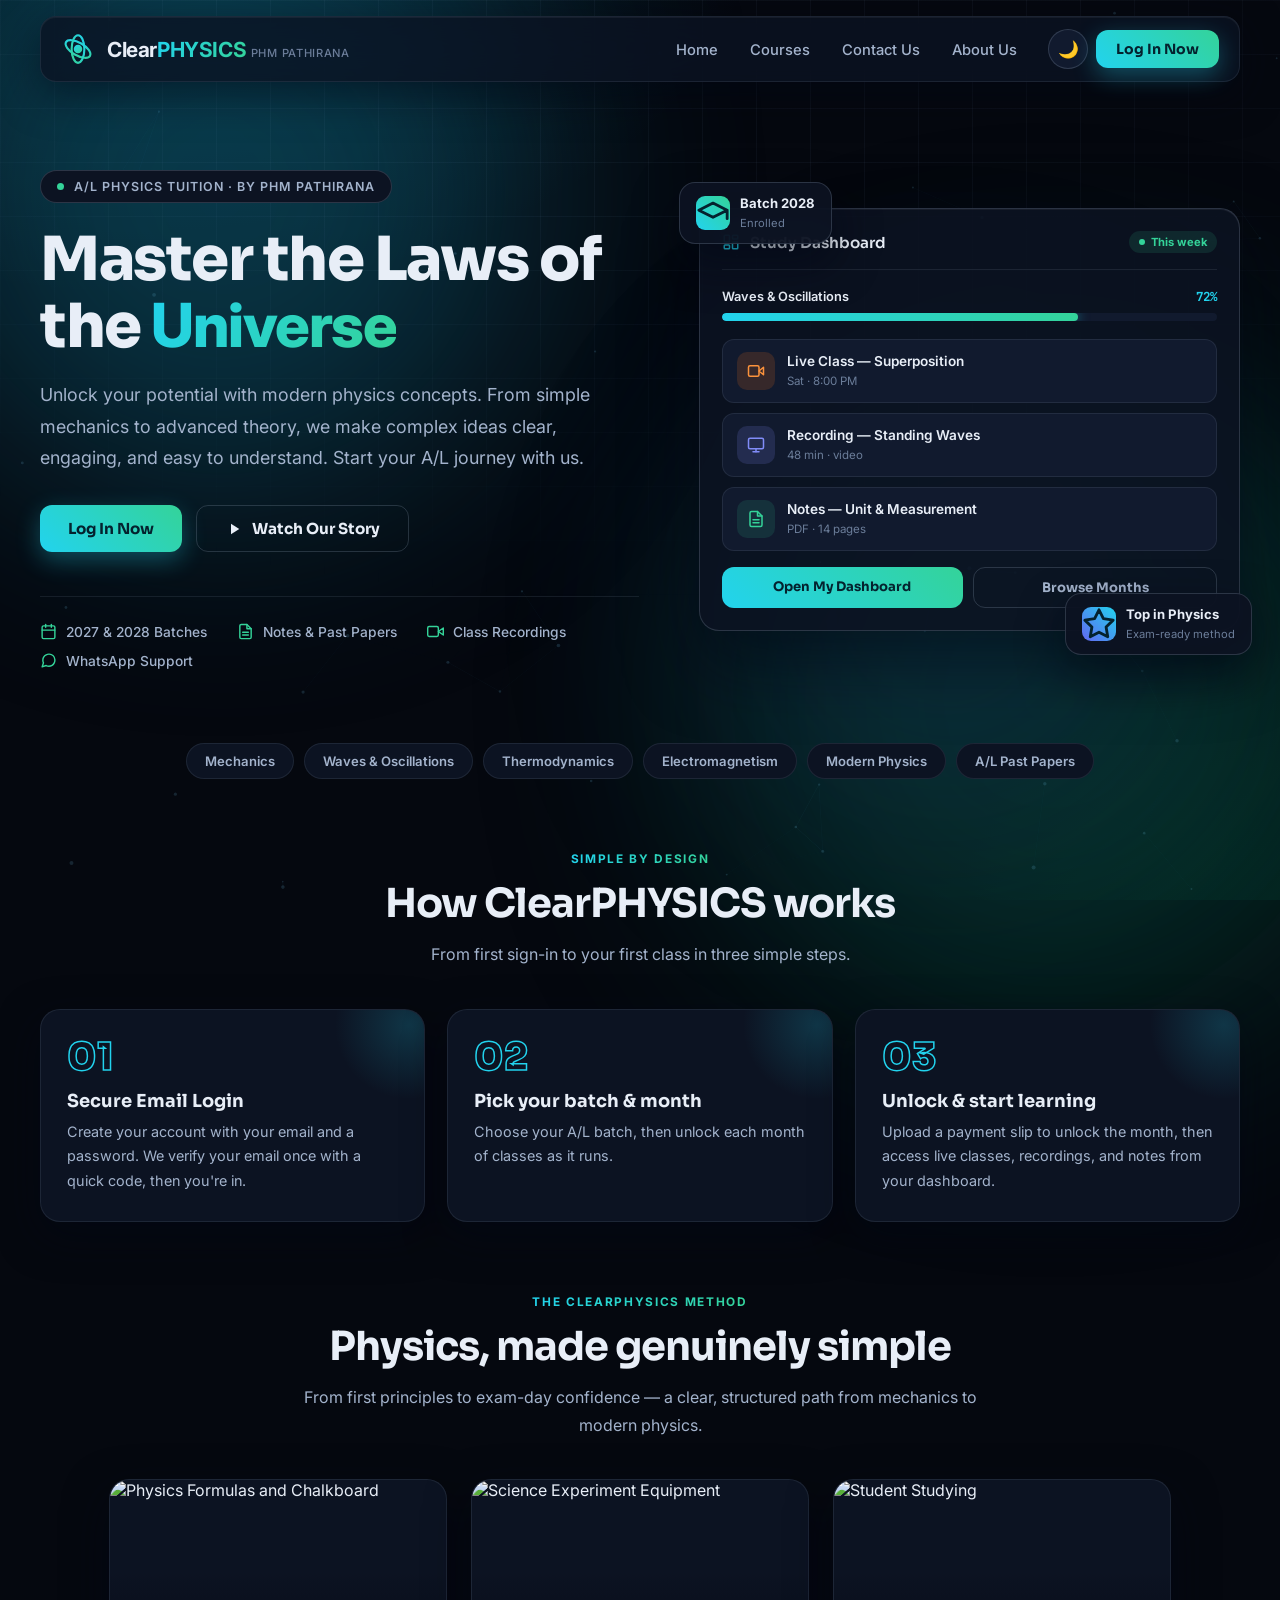
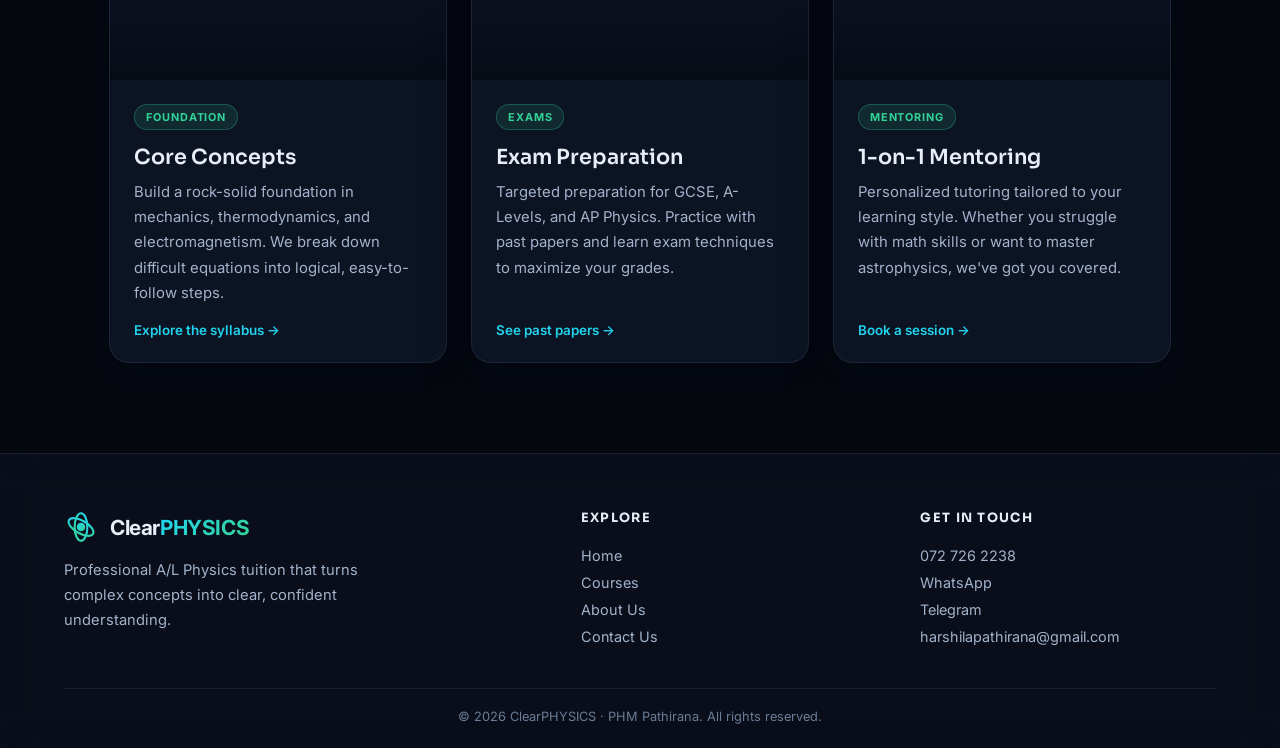
==== commit 6b8b17f8: "Add files via upload" ====
--- a/index.html
+++ b/index.html
@@ -647,5 +647,6 @@
     <script src="auth.js"></script>
     <script src="script.js"></script>
     <script src="modal-auth.js"></script>
+    <script src="player.js"></script>
 </body>
 </html>
--- a/styles.css
+++ b/styles.css
@@ -1132,3 +1132,24 @@
 .auth-link { display: block; margin-top: 14px; font-size: 0.82rem; color: var(--accent); text-align: center; text-decoration: none; }
 .auth-row { display: flex; justify-content: space-between; }
 .auth-code-input { text-align: center; font-size: 1.5rem; letter-spacing: 0.5rem; }
+
+/* ---- protected video player ---- */
+.vp-overlay { position: fixed; inset: 0; z-index: 2000; background: rgba(2, 6, 14, 0.94); display: flex; align-items: center; justify-content: center; padding: 14px; }
+.vp-box { width: min(1100px, 100%); }
+.vp-head { display: flex; justify-content: space-between; align-items: center; gap: 12px; margin-bottom: 10px; color: #fff; }
+.vp-title { font: 600 1rem var(--font-display); white-space: nowrap; overflow: hidden; text-overflow: ellipsis; }
+.vp-close { background: rgba(255,255,255,.12); color: #fff; border: 0; width: 38px; height: 38px; border-radius: 50%; font-size: 1.5rem; cursor: pointer; flex: none; }
+.vp-stage { position: relative; aspect-ratio: 16 / 9; background: #000; border-radius: var(--r-lg); overflow: hidden; user-select: none; -webkit-user-select: none; }
+.vp-stage:fullscreen { aspect-ratio: auto; border-radius: 0; }
+.vp-stage iframe, .vp-stage #vp-yt { position: absolute; inset: 0; width: 100%; height: 100%; border: 0; }
+.vp-shield { position: absolute; inset: 0; z-index: 2; cursor: pointer; }
+.vp-mark { position: absolute; z-index: 3; pointer-events: none; color: #fff; opacity: .38; font: 600 .78rem var(--font-body); text-shadow: 0 1px 3px #000; white-space: nowrap; transition: top 1.2s ease, left 1.2s ease; }
+.vp-end, .vp-msg { position: absolute; inset: 0; z-index: 4; display: none; align-items: center; justify-content: center; background: #05080f; color: #fff; text-align: center; padding: 24px; }
+.vp-replay { background: var(--grad-primary); color: #04121a; border: 0; border-radius: var(--r-pill); padding: 12px 26px; font: 700 1rem var(--font-body); cursor: pointer; }
+.vp-controls { position: absolute; left: 0; right: 0; bottom: 0; z-index: 5; display: flex; align-items: center; gap: 10px; padding: 26px 14px 10px; background: linear-gradient(transparent, rgba(0,0,0,.8)); color: #fff; }
+.vp-btn { background: none; border: 0; color: #fff; font-size: 1rem; cursor: pointer; padding: 6px 8px; }
+.vp-time { font: 500 .78rem var(--font-mono); white-space: nowrap; }
+.vp-seek { flex: 1; min-width: 60px; accent-color: var(--accent); }
+.vp-speed { background: rgba(255,255,255,.14); color: #fff; border: 0; border-radius: 6px; padding: 4px; font-size: .78rem; }
+.vp-speed option { color: #000; }
+@media (max-width: 560px) { .vp-back, .vp-fwd, .vp-speed { display: none; } }
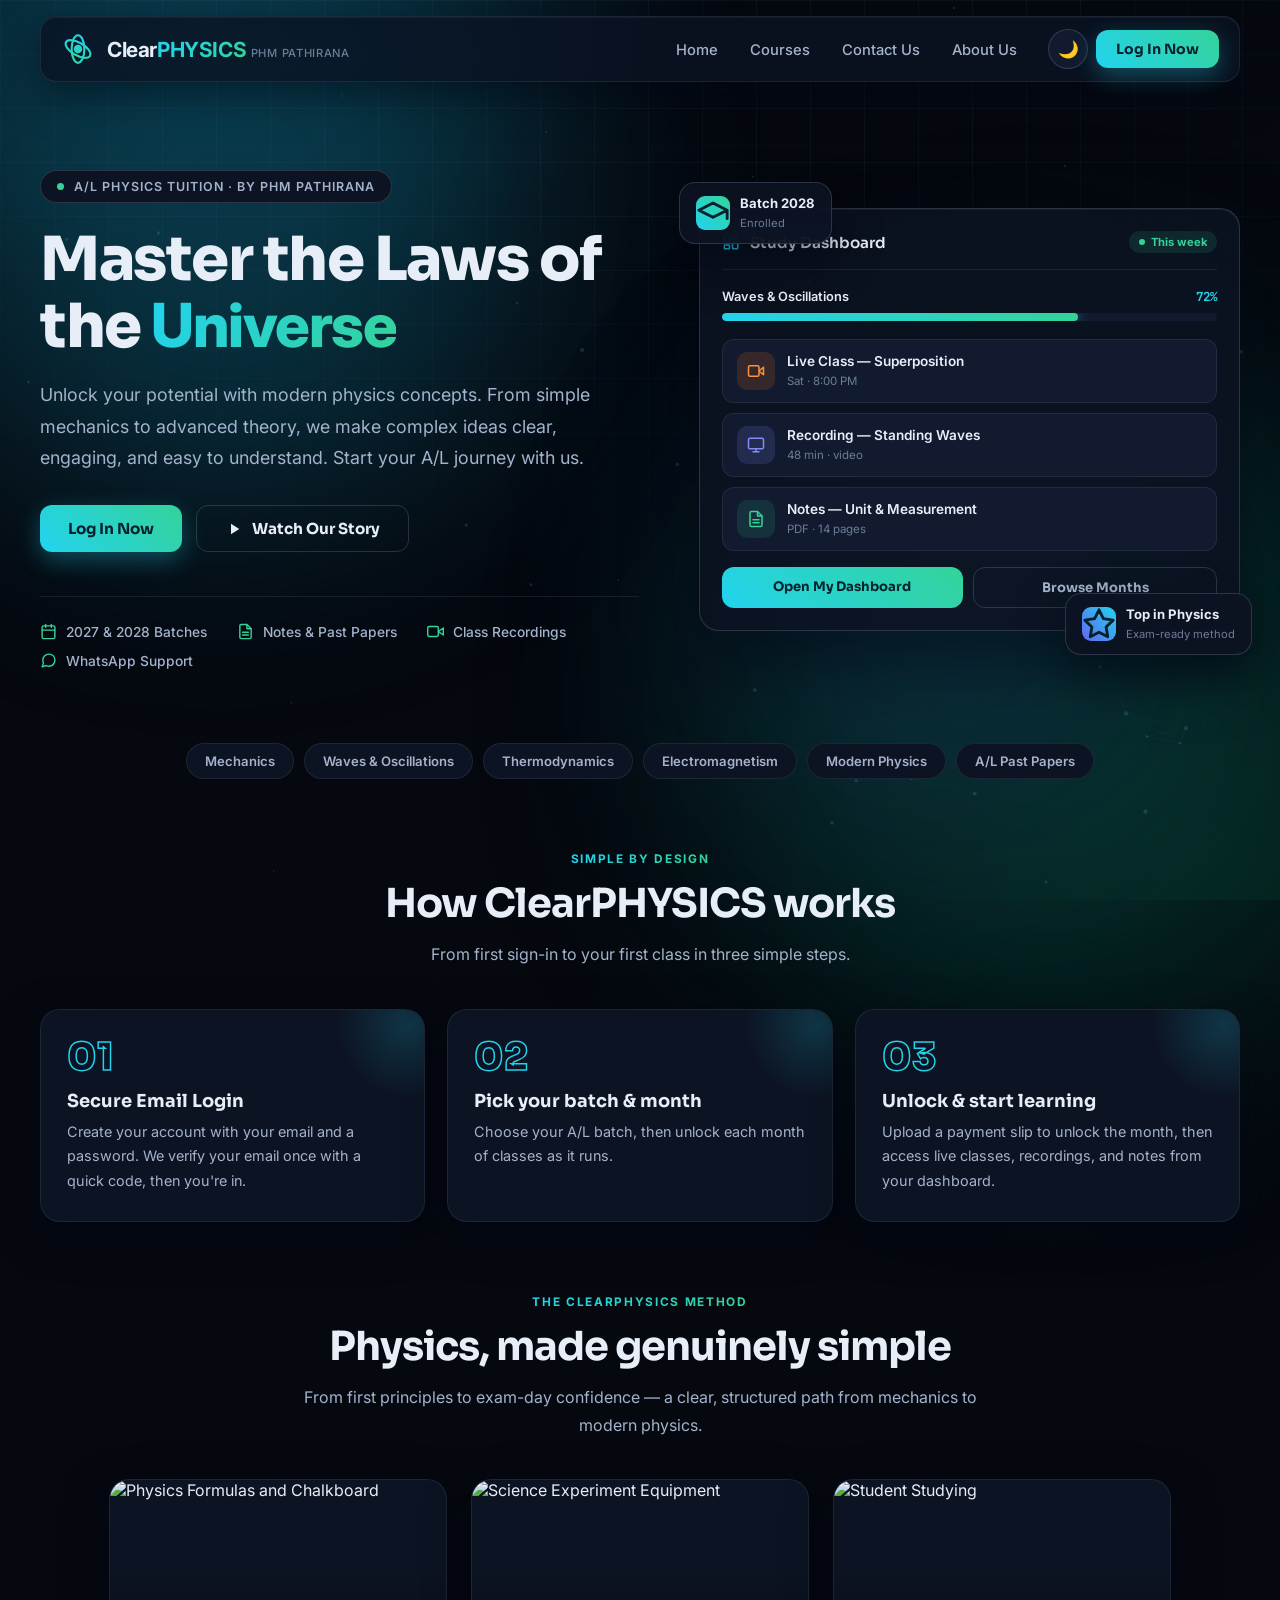
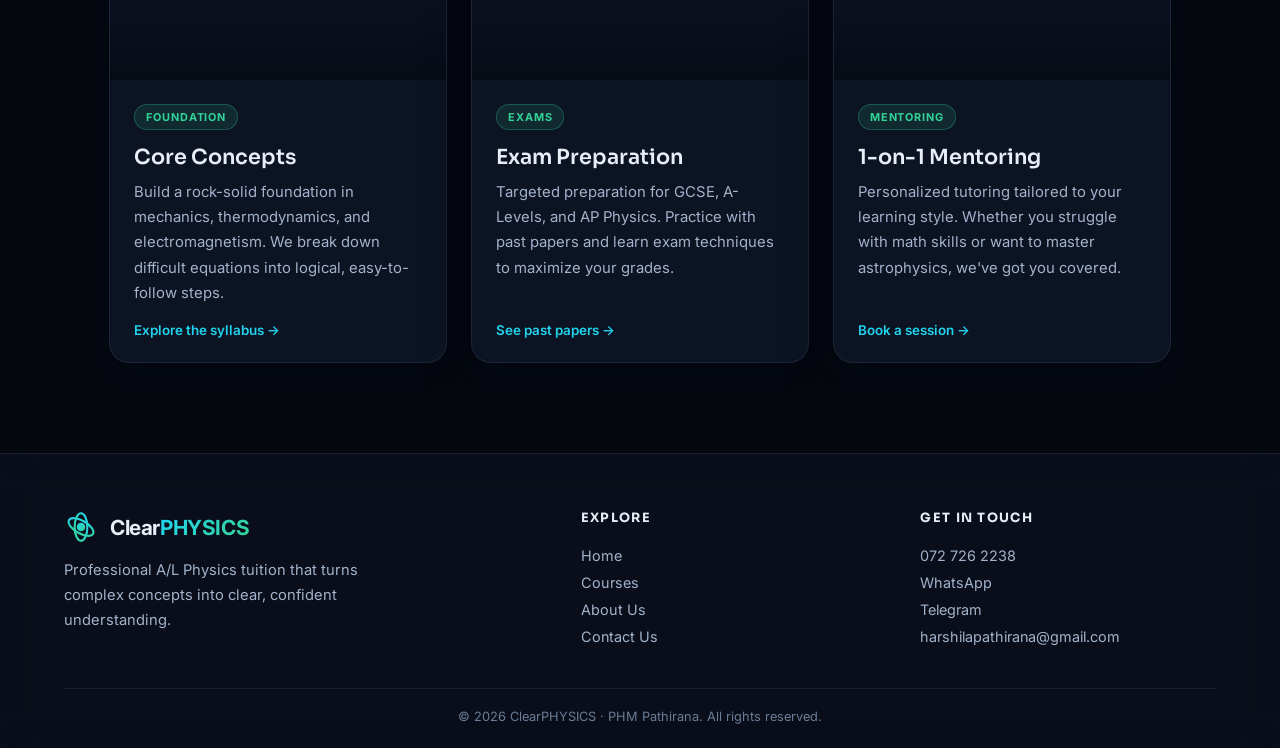
==== commit 792d5de4: "Add files via upload" ====
--- a/index.html
+++ b/index.html
@@ -9,7 +9,7 @@
     <link rel="preconnect" href="https://fonts.googleapis.com">
     <link rel="preconnect" href="https://fonts.gstatic.com" crossorigin>
     <link href="https://fonts.googleapis.com/css2?family=Inter:wght@300;400;500;600&family=Sora:wght@500;600;700;800&family=JetBrains+Mono:wght@400;500;600&display=swap" rel="stylesheet">
-    <link rel="stylesheet" href="styles.css">
+    <link rel="stylesheet" href="styles.css?v=3">
 </head>
 <body>
 
@@ -644,9 +644,9 @@
         </div>
     </footer>
 
-    <script src="auth.js"></script>
-    <script src="script.js"></script>
-    <script src="modal-auth.js"></script>
-    <script src="player.js"></script>
+    <script src="auth.js?v=3"></script>
+    <script src="script.js?v=3"></script>
+    <script src="modal-auth.js?v=3"></script>
+    <script src="player.js?v=3"></script>
 </body>
 </html>
--- a/styles.css
+++ b/styles.css
@@ -1153,3 +1153,12 @@
 .vp-speed { background: rgba(255,255,255,.14); color: #fff; border: 0; border-radius: 6px; padding: 4px; font-size: .78rem; }
 .vp-speed option { color: #000; }
 @media (max-width: 560px) { .vp-back, .vp-fwd, .vp-speed { display: none; } }
+
+/* "Ad?" mode: temporarily let taps reach YouTube's Skip Ad button */
+.vp-adbar { position: absolute; top: 10px; left: 50%; transform: translateX(-50%); z-index: 6; display: none; align-items: center; gap: 10px; background: rgba(0,0,0,.78); color: #fff; padding: 8px 8px 8px 14px; border-radius: var(--r-pill); font-size: .82rem; }
+.vp-addone { background: var(--grad-primary); color: #04121a; border: 0; border-radius: var(--r-pill); padding: 5px 12px; font-weight: 700; cursor: pointer; }
+.vp-admode .vp-adbar { display: flex; }
+.vp-admode .vp-shield { pointer-events: none; }
+.vp-admode .vp-controls { opacity: 0; pointer-events: none; }
+.vp-ad { position: absolute; top: 10px; right: 10px; z-index: 6; background: rgba(0,0,0,.65); color: #fff; border: 1px solid rgba(255,255,255,.35); border-radius: var(--r-pill); padding: 7px 14px; font: 600 .8rem var(--font-body); cursor: pointer; }
+.vp-admode .vp-ad { display: none; }
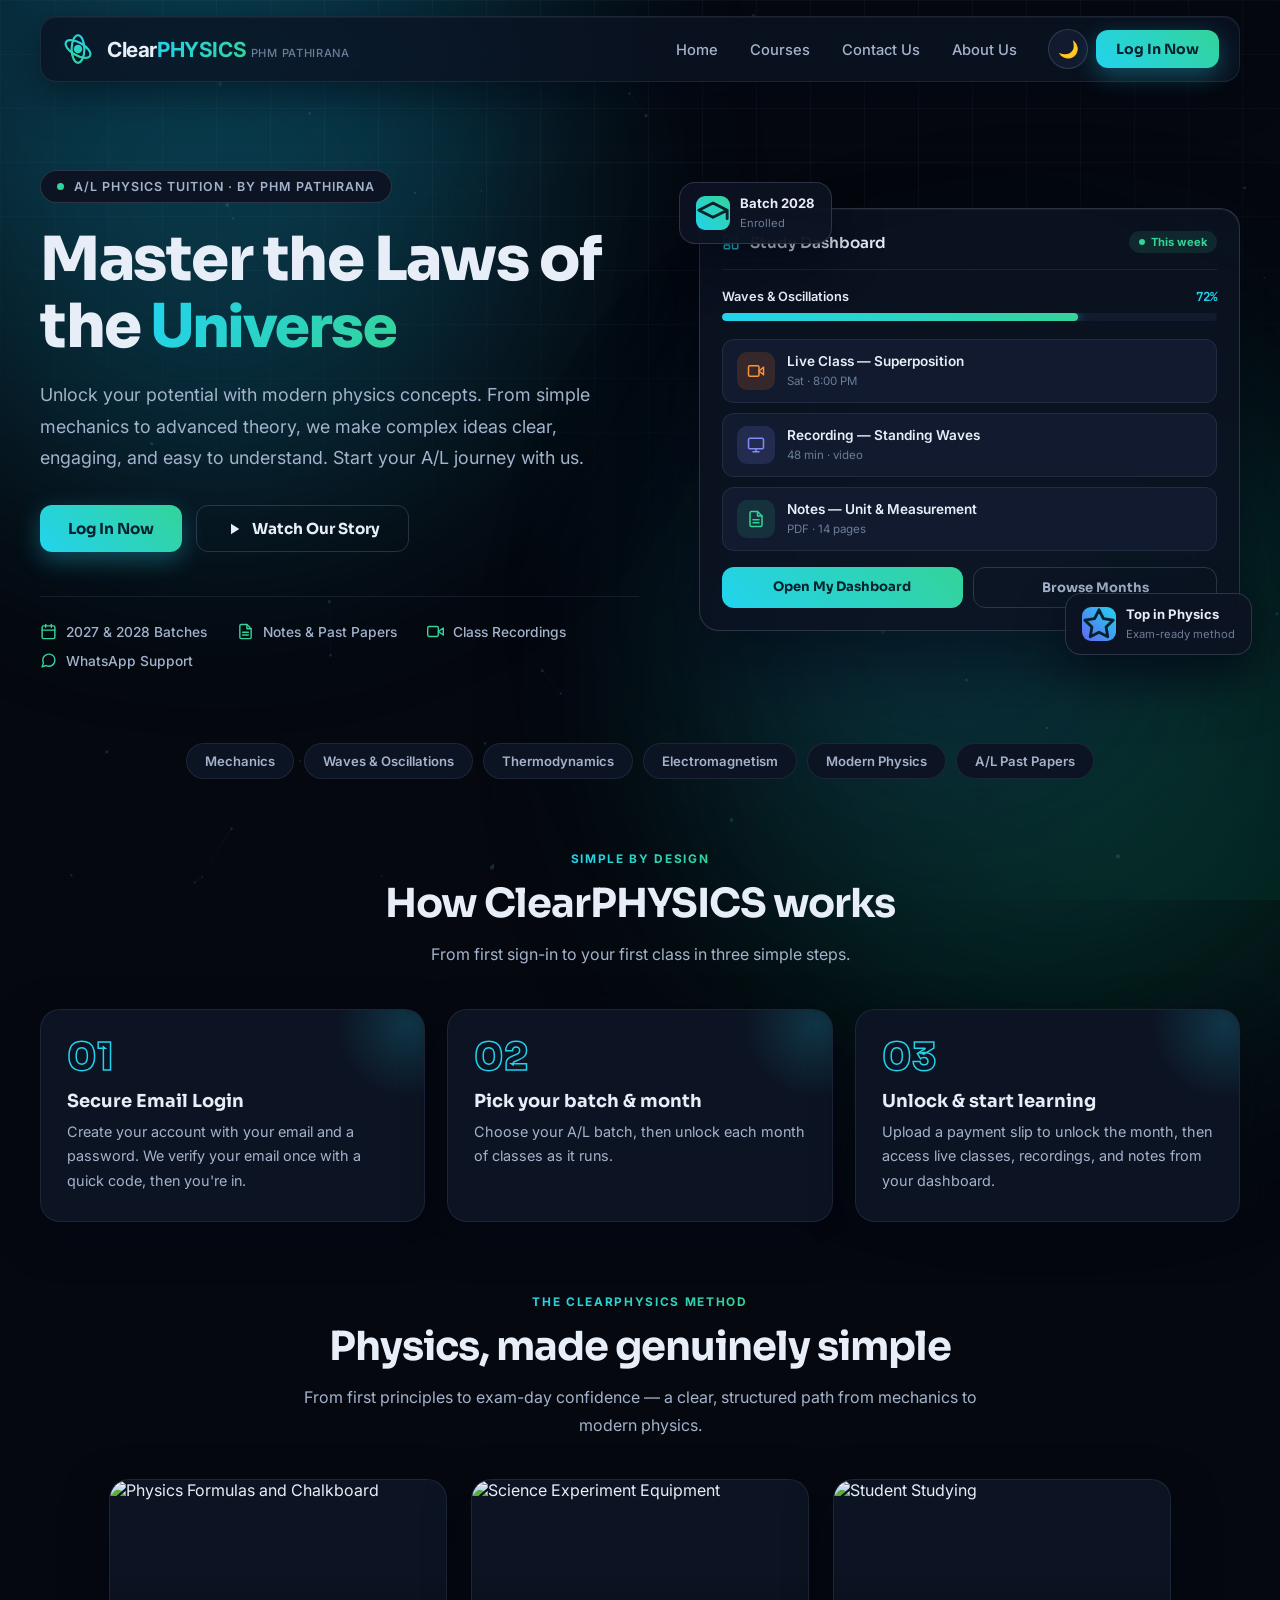
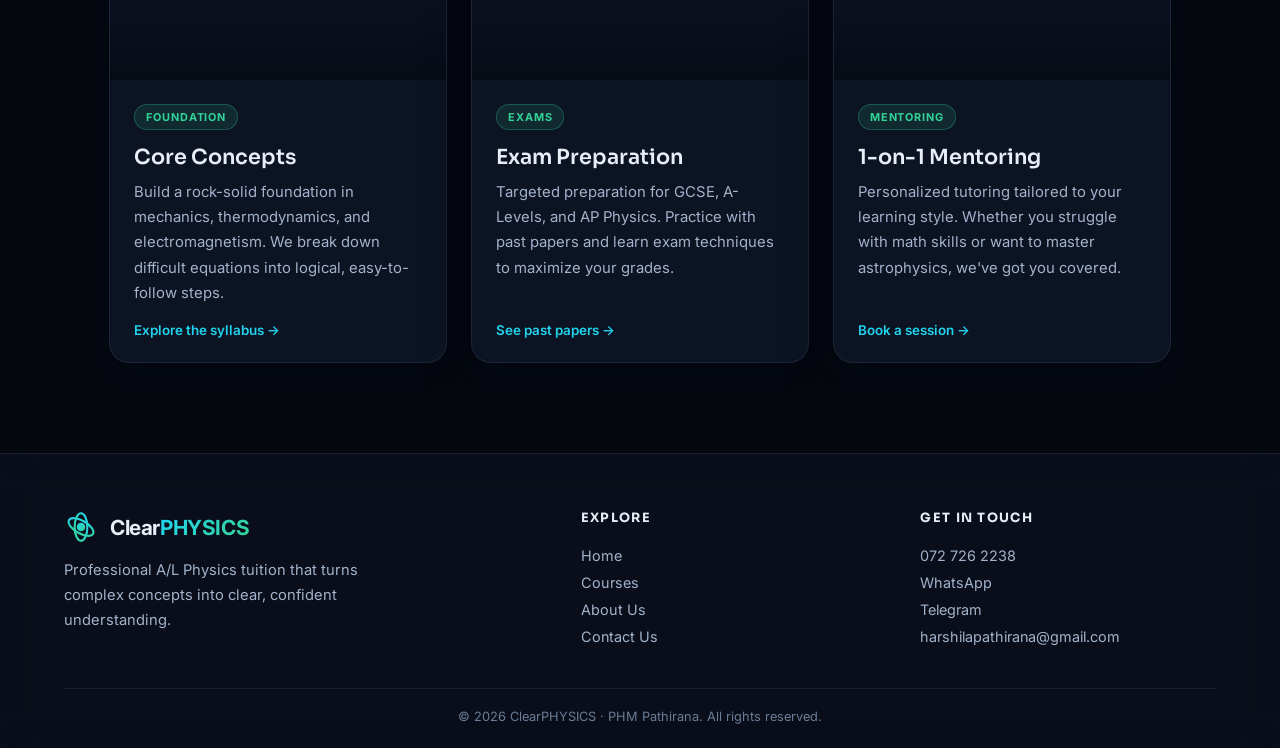
==== commit 6510bfe1: "Add files via upload" ====
--- a/index.html
+++ b/index.html
@@ -9,7 +9,7 @@
     <link rel="preconnect" href="https://fonts.googleapis.com">
     <link rel="preconnect" href="https://fonts.gstatic.com" crossorigin>
     <link href="https://fonts.googleapis.com/css2?family=Inter:wght@300;400;500;600&family=Sora:wght@500;600;700;800&family=JetBrains+Mono:wght@400;500;600&display=swap" rel="stylesheet">
-    <link rel="stylesheet" href="styles.css?v=3">
+    <link rel="stylesheet" href="styles.css?v=4">
 </head>
 <body>
 
@@ -644,9 +644,9 @@
         </div>
     </footer>
 
-    <script src="auth.js?v=3"></script>
-    <script src="script.js?v=3"></script>
-    <script src="modal-auth.js?v=3"></script>
-    <script src="player.js?v=3"></script>
+    <script src="auth.js?v=4"></script>
+    <script src="script.js?v=4"></script>
+    <script src="modal-auth.js?v=4"></script>
+    <script src="player.js?v=4"></script>
 </body>
 </html>
--- a/styles.css
+++ b/styles.css
@@ -1158,7 +1158,14 @@
 .vp-adbar { position: absolute; top: 10px; left: 50%; transform: translateX(-50%); z-index: 6; display: none; align-items: center; gap: 10px; background: rgba(0,0,0,.78); color: #fff; padding: 8px 8px 8px 14px; border-radius: var(--r-pill); font-size: .82rem; }
 .vp-addone { background: var(--grad-primary); color: #04121a; border: 0; border-radius: var(--r-pill); padding: 5px 12px; font-weight: 700; cursor: pointer; }
 .vp-admode .vp-adbar { display: flex; }
-.vp-admode .vp-shield { pointer-events: none; }
+/* Only the bottom-right corner (where YouTube's Skip Ad button sits) lets taps through; the rest stays shielded so Share / Watch on YouTube can't be reached. */
+.vp-admode .vp-shield { clip-path: polygon(evenodd, 0 0, 100% 0, 100% 100%, 0 100%, 0 0, 58% 55%, 100% 55%, 100% 100%, 58% 100%, 58% 55%); cursor: default; }
 .vp-admode .vp-controls { opacity: 0; pointer-events: none; }
 .vp-ad { position: absolute; top: 10px; right: 10px; z-index: 6; background: rgba(0,0,0,.65); color: #fff; border: 1px solid rgba(255,255,255,.35); border-radius: var(--r-pill); padding: 7px 14px; font: 600 .8rem var(--font-body); cursor: pointer; }
 .vp-admode .vp-ad { display: none; }
+
+/* ---- Google Drive recordings ---- */
+.vp-popcover, .vp-fsbtn { display: none; }
+.vp-drive .vp-popcover { display: block; position: absolute; top: 0; right: 0; width: 84px; height: 60px; background: #000; z-index: 4; }
+.vp-drive .vp-fsbtn { display: block; position: absolute; top: 10px; left: 10px; z-index: 6; background: rgba(0,0,0,.65); color: #fff; border: 1px solid rgba(255,255,255,.35); border-radius: var(--r-pill); padding: 7px 14px; font: 600 .8rem var(--font-body); cursor: pointer; }
+.vp-drive .vp-shield, .vp-drive .vp-controls, .vp-drive .vp-ad, .vp-drive .vp-adbar { display: none !important; }
